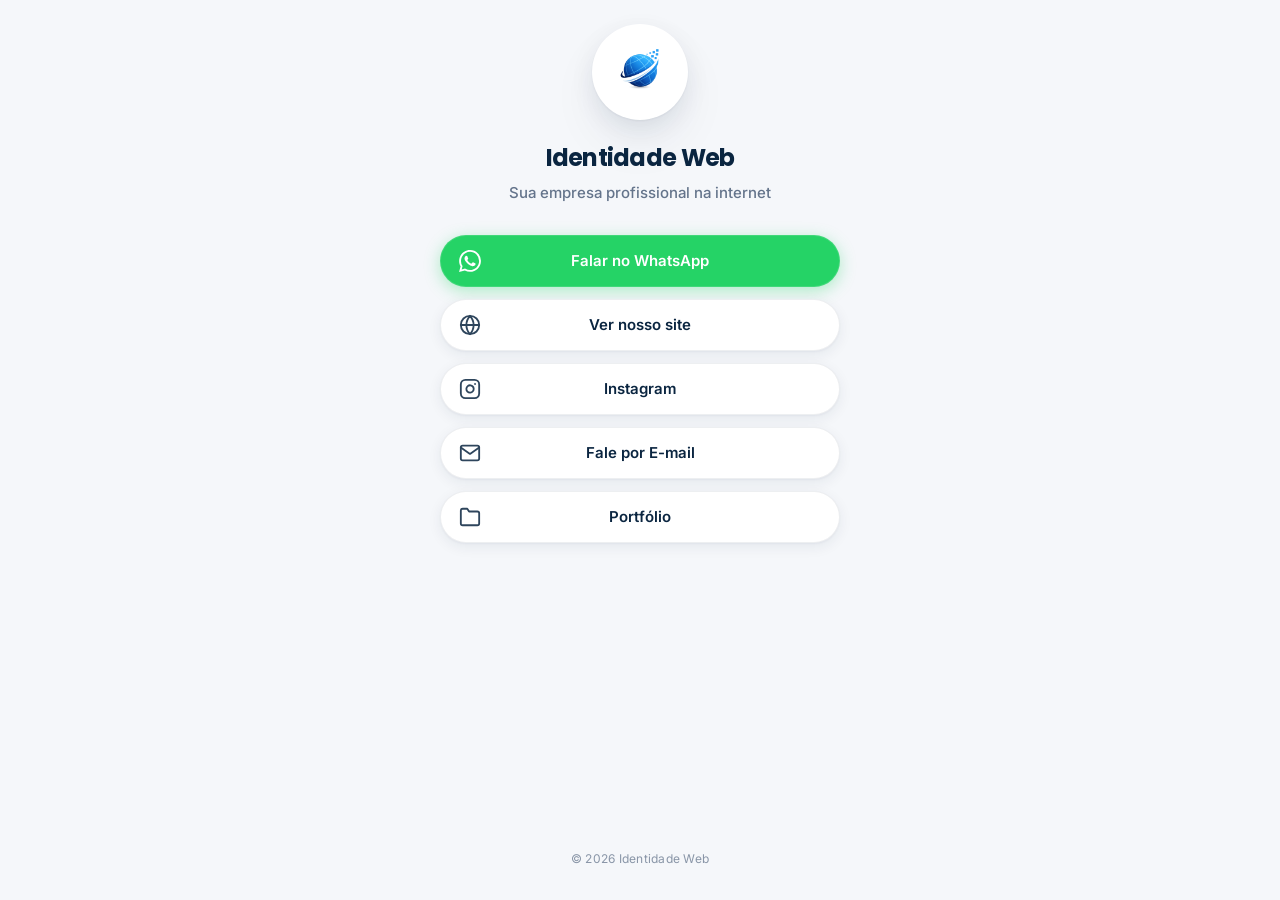
==== bio/index.html @ 9290d5dc "site de identidade web" ====
<!DOCTYPE html>
<html lang="pt-BR">
<head>
  <meta charset="UTF-8" />
  <meta name="viewport" content="width=device-width, initial-scale=1.0, viewport-fit=cover" />
  <meta name="description" content="Identidade Web — Sua empresa profissional na internet. Estrutura digital, site e presença no Google." />
  <meta name="theme-color" content="#F5F7FA" />
  <title>Identidade Web | Links</title>
  <link rel="preconnect" href="https://fonts.googleapis.com" />
  <link rel="preconnect" href="https://fonts.gstatic.com" crossorigin />
  <link href="https://fonts.googleapis.com/css2?family=Inter:wght@400;500;600&family=Poppins:wght@600;700&display=swap" rel="stylesheet" />
  <style>
    :root {
      --bg: #F5F7FA;
      --navy: #0A2540;
      --white: #FFFFFF;
      --muted: #64748B;
      --whatsapp: #25D366;
      --whatsapp-hover: #20BD5A;
      --whatsapp-shadow: rgba(37, 211, 102, 0.35);
      --card-border: rgba(10, 37, 64, 0.07);
      --shadow-sm: 0 1px 2px rgba(10, 37, 64, 0.04);
      --shadow-md: 0 4px 14px rgba(10, 37, 64, 0.07);
      --shadow-lg: 0 12px 40px rgba(10, 37, 64, 0.1);
      --radius-pill: 9999px;
      --ease-out: cubic-bezier(0.22, 1, 0.36, 1);
      --stagger: 0.06s;
    }

    *, *::before, *::after { box-sizing: border-box; margin: 0; padding: 0; }
    html { -webkit-tap-highlight-color: transparent; }
    body {
      font-family: 'Inter', system-ui, -apple-system, sans-serif;
      background: var(--bg);
      color: var(--navy);
      min-height: 100dvh;
      display: flex;
      flex-direction: column;
      align-items: center;
      padding: max(1.5rem, env(safe-area-inset-top)) 1.25rem max(2rem, env(safe-area-inset-bottom));
      line-height: 1.5;
      -webkit-font-smoothing: antialiased;
    }

    .wrap {
      width: 100%;
      max-width: 400px;
      flex: 1;
      display: flex;
      flex-direction: column;
      align-items: stretch;
    }

    /* Profile */
    .profile {
      text-align: center;
      margin-bottom: 2rem;
    }
    .avatar {
      width: 96px;
      height: 96px;
      margin: 0 auto 1.25rem;
      border-radius: 50%;
      background: var(--white);
      box-shadow:
        0 1px 2px rgba(10, 37, 64, 0.06),
        0 8px 24px rgba(10, 37, 64, 0.08),
        0 24px 48px rgba(10, 37, 64, 0.06);
      padding: 10px;
      display: flex;
      align-items: center;
      justify-content: center;
      overflow: hidden;
    }
    .avatar img {
      width: 100%;
      height: 100%;
      object-fit: contain;
      border-radius: 50%;
    }
    .name {
      font-family: 'Poppins', sans-serif;
      font-weight: 700;
      font-size: clamp(1.375rem, 4.5vw, 1.5rem);
      letter-spacing: -0.03em;
      color: var(--navy);
      margin-bottom: 0.35rem;
    }
    .tagline {
      font-size: 0.9375rem;
      font-weight: 500;
      color: var(--muted);
      max-width: 280px;
      margin: 0 auto;
      line-height: 1.45;
    }

    /* Links stack */
    .links {
      display: flex;
      flex-direction: column;
      gap: 0.75rem;
      flex: 1;
    }

    .link {
      display: grid;
      grid-template-columns: 2.75rem 1fr 2.75rem;
      align-items: center;
      min-height: 52px;
      padding: 0.85rem 1.15rem;
      font-family: 'Inter', sans-serif;
      font-size: 0.9375rem;
      font-weight: 600;
      text-decoration: none;
      border-radius: var(--radius-pill);
      border: 1px solid transparent;
      cursor: pointer;
      transition:
        transform 0.35s var(--ease-out),
        box-shadow 0.35s var(--ease-out),
        background 0.25s ease,
        border-color 0.25s ease,
        color 0.2s ease;
      position: relative;
      overflow: hidden;
    }
    .link::after {
      content: '';
      position: absolute;
      inset: 0;
      border-radius: inherit;
      background: linear-gradient(180deg, rgba(255,255,255,0.12) 0%, transparent 45%);
      opacity: 0;
      transition: opacity 0.3s ease;
      pointer-events: none;
    }
    .link:hover::after { opacity: 1; }

    .link:active {
      transform: scale(0.985);
      transition-duration: 0.1s;
    }

    .link--primary {
      background: var(--whatsapp);
      color: var(--white);
      box-shadow: 0 4px 16px var(--whatsapp-shadow);
      border-color: rgba(255, 255, 255, 0.12);
    }
    .link--primary:hover {
      background: var(--whatsapp-hover);
      transform: translateY(-2px);
      box-shadow: 0 8px 28px var(--whatsapp-shadow);
    }
    .link--primary .link-icon { color: var(--white); }

    .link--secondary {
      background: var(--white);
      color: var(--navy);
      border-color: var(--card-border);
      box-shadow: var(--shadow-sm), var(--shadow-md);
    }
    .link--secondary:hover {
      transform: translateY(-2px);
      box-shadow: var(--shadow-md), var(--shadow-lg);
      border-color: rgba(10, 37, 64, 0.1);
    }
    .link--secondary .link-icon {
      color: var(--navy);
      opacity: 0.85;
    }

    .link-icon {
      grid-column: 1;
      justify-self: start;
      align-self: center;
      width: 22px;
      height: 22px;
      display: flex;
      align-items: center;
      justify-content: flex-start;
    }
    .link-icon svg {
      width: 22px;
      height: 22px;
      display: block;
    }
    .link-label {
      grid-column: 2;
      text-align: center;
      justify-self: stretch;
      line-height: 1.25;
    }

    /* Entrance */
    .enter {
      opacity: 0;
      transform: translateY(14px);
      animation: enterUp 0.65s var(--ease-out) forwards;
    }
    @keyframes enterUp {
      to {
        opacity: 1;
        transform: translateY(0);
      }
    }
    .enter-1 { animation-delay: calc(var(--stagger) * 0); }
    .enter-2 { animation-delay: calc(var(--stagger) * 2); }
    .enter-3 { animation-delay: calc(var(--stagger) * 4); }
    .enter-4 { animation-delay: calc(var(--stagger) * 6); }
    .enter-5 { animation-delay: calc(var(--stagger) * 8); }
    .enter-6 { animation-delay: calc(var(--stagger) * 10); }
    .enter-7 { animation-delay: calc(var(--stagger) * 12); }
    .enter-8 { animation-delay: calc(var(--stagger) * 14); }
    .enter-9 { animation-delay: calc(var(--stagger) * 17); }

    @media (prefers-reduced-motion: reduce) {
      .enter {
        animation: none;
        opacity: 1;
        transform: none;
      }
      .link:hover { transform: none; }
      .link:active { transform: none; }
    }

    .footer {
      margin-top: auto;
      padding-top: 2.5rem;
      text-align: center;
    }
    .footer p {
      font-size: 0.75rem;
      color: rgba(100, 116, 139, 0.75);
      letter-spacing: 0.02em;
    }
  </style>
</head>
<body>
  <div class="wrap">
    <header class="profile">
      <div class="avatar enter enter-1">
        <img src="../assets/logo%20identidade%20web.png" alt="" width="76" height="76" decoding="async" />
      </div>
      <h1 class="name enter enter-2">Identidade Web</h1>
      <p class="tagline enter enter-3">Sua empresa profissional na internet</p>
    </header>

    <nav class="links" aria-label="Links principais">
      <a class="link link--primary enter enter-4" id="link-whatsapp" href="#" rel="noopener noreferrer">
        <span class="link-icon" aria-hidden="true">
          <svg viewBox="0 0 24 24" fill="currentColor"><path d="M17.472 14.382c-.297-.149-1.758-.867-2.03-.967-.273-.099-.471-.148-.67.15-.197.297-.767.966-.94 1.164-.173.199-.347.223-.644.075-.297-.15-1.255-.463-2.39-1.475-.883-.788-1.48-1.761-1.653-2.059-.173-.297-.018-.458.13-.606.134-.133.298-.347.446-.52.149-.174.198-.298.298-.497.099-.198.05-.371-.025-.52-.075-.149-.669-1.612-.916-2.207-.242-.579-.487-.5-.669-.51-.173-.008-.371-.01-.57-.01-.198 0-.52.074-.792.372-.272.297-1.04 1.016-1.04 2.479 0 1.462 1.065 2.875 1.213 3.074.149.198 2.096 3.2 5.077 4.487.709.306 1.262.489 1.694.625.712.227 1.36.195 1.871.118.571-.085 1.758-.719 2.006-1.413.248-.694.248-1.289.173-1.413-.074-.124-.272-.198-.57-.347m-5.421 7.403h-.004a9.87 9.87 0 01-5.031-1.378l-.361-.214-3.741.982.998-3.648-.235-.374a9.86 9.86 0 01-1.51-5.26c.001-5.45 4.436-9.884 9.888-9.884 2.64 0 5.122 1.03 6.988 2.898a9.825 9.825 0 012.893 6.994c-.003 5.45-4.435 9.884-9.881 9.884m8.413-18.297A11.815 11.815 0 0012.05 0C5.495 0 .16 5.335.157 11.892c0 2.096.547 4.142 1.588 5.945L.057 24l6.305-1.654a11.882 11.882 0 005.683 1.448h.005c6.554 0 11.89-5.335 11.893-11.893a11.821 11.821 0 00-3.48-8.413z"/></svg>
        </span>
        <span class="link-label">Falar no WhatsApp</span>
      </a>

      <a class="link link--secondary enter enter-5" href="../index.html" rel="noopener noreferrer">
        <span class="link-icon" aria-hidden="true">
          <svg viewBox="0 0 24 24" fill="none" stroke="currentColor" stroke-width="2" stroke-linecap="round" stroke-linejoin="round"><circle cx="12" cy="12" r="10"/><path d="M2 12h20M12 2a15.3 15.3 0 014 10 15.3 15.3 0 01-4 10 15.3 15.3 0 01-4-10 15.3 15.3 0 014-10z"/></svg>
        </span>
        <span class="link-label">Ver nosso site</span>
      </a>

      <a class="link link--secondary enter enter-6" id="link-instagram" href="#" target="_blank" rel="noopener noreferrer">
        <span class="link-icon" aria-hidden="true">
          <svg viewBox="0 0 24 24" fill="none" stroke="currentColor" stroke-width="2" stroke-linecap="round" stroke-linejoin="round"><rect x="2" y="2" width="20" height="20" rx="5" ry="5"/><path d="M16 11.37A4 4 0 1112.63 8 4 4 0 0116 11.37zM17.5 6.5h.01"/></svg>
        </span>
        <span class="link-label">Instagram</span>
      </a>

      <a class="link link--secondary enter enter-7" href="mailto:contato@identidadeweb.com.br?subject=Contato%20Identidade%20Web">
        <span class="link-icon" aria-hidden="true">
          <svg viewBox="0 0 24 24" fill="none" stroke="currentColor" stroke-width="2" stroke-linecap="round" stroke-linejoin="round"><path d="M4 4h16c1.1 0 2 .9 2 2v12c0 1.1-.9 2-2 2H4c-1.1 0-2-.9-2-2V6c0-1.1.9-2 2-2z"/><polyline points="22,6 12,13 2,6"/></svg>
        </span>
        <span class="link-label">Fale por E-mail</span>
      </a>

      <a class="link link--secondary enter enter-8" href="../index.html#servicos" rel="noopener noreferrer">
        <span class="link-icon" aria-hidden="true">
          <svg viewBox="0 0 24 24" fill="none" stroke="currentColor" stroke-width="2" stroke-linecap="round" stroke-linejoin="round"><path d="M22 19a2 2 0 01-2 2H4a2 2 0 01-2-2V5a2 2 0 012-2h5l2 3h9a2 2 0 012 2z"/></svg>
        </span>
        <span class="link-label">Portfólio</span>
      </a>
    </nav>

    <footer class="footer enter enter-9">
      <p>© 2026 Identidade Web</p>
    </footer>
  </div>

  <script>
    (function () {
      'use strict';
      /** Ajuste estes valores */
      var WHATSAPP_NUMBER = '5511999999999';
      var WHATSAPP_MESSAGE = 'Olá, quero minha estrutura digital com a Identidade Web';
      var INSTAGRAM_URL = 'https://www.instagram.com/';

      var wa = document.getElementById('link-whatsapp');
      if (wa) {
        wa.href = 'https://wa.me/' + WHATSAPP_NUMBER + '?text=' + encodeURIComponent(WHATSAPP_MESSAGE);
        wa.setAttribute('target', '_blank');
      }
      var ig = document.getElementById('link-instagram');
      if (ig && INSTAGRAM_URL && INSTAGRAM_URL !== '#') {
        ig.href = INSTAGRAM_URL;
      }
    })();
  </script>
</body>
</html>
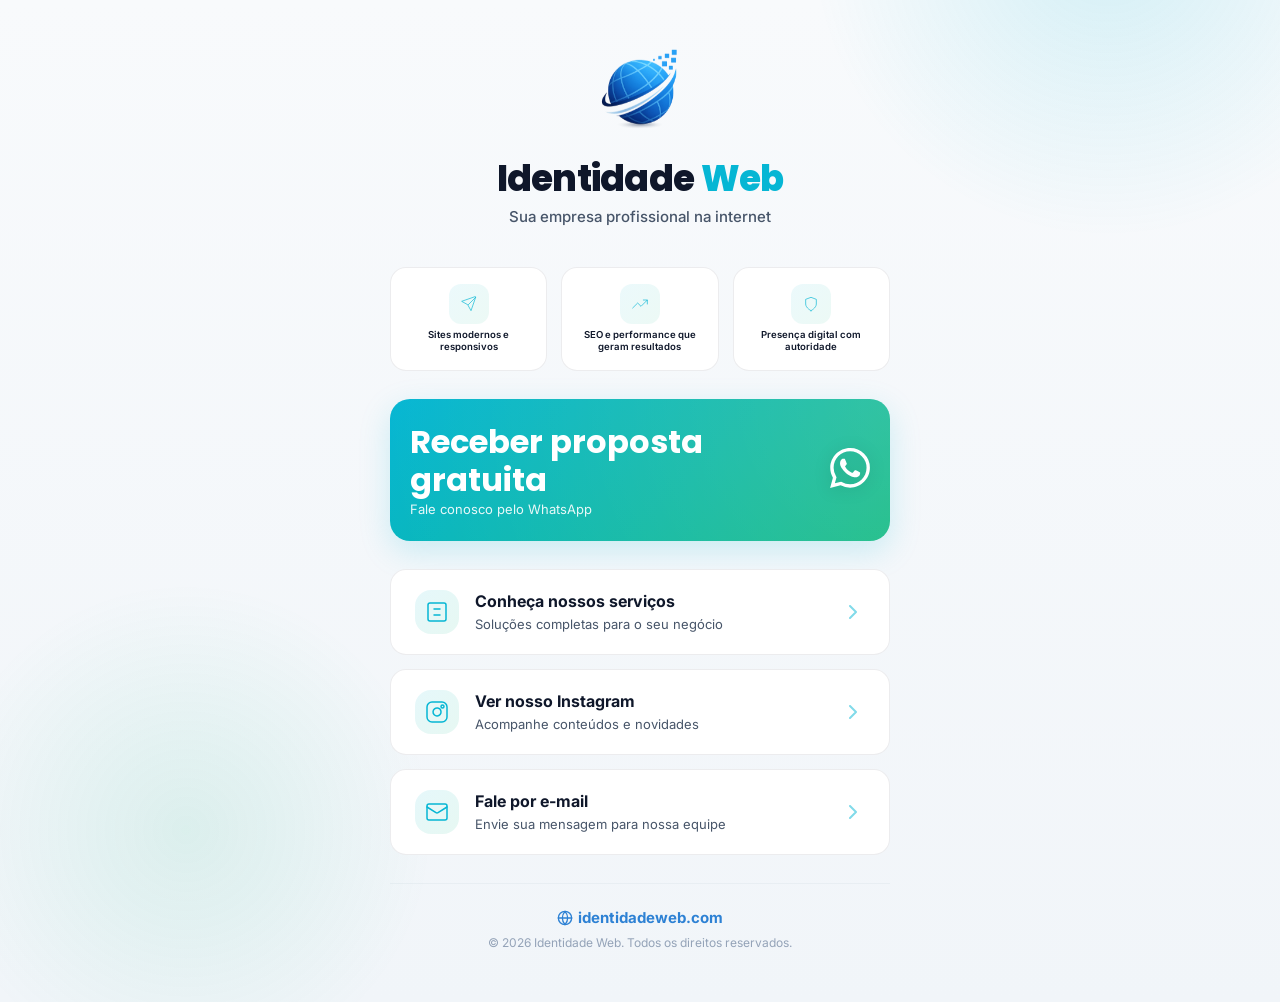
==== commit 32f55946: "ajuste de bio pagina" ====
--- a/bio/index.html
+++ b/bio/index.html
@@ -3,309 +3,924 @@
 <head>
   <meta charset="UTF-8" />
   <meta name="viewport" content="width=device-width, initial-scale=1.0, viewport-fit=cover" />
-  <meta name="description" content="Identidade Web — Sua empresa profissional na internet. Estrutura digital, site e presença no Google." />
-  <meta name="theme-color" content="#F5F7FA" />
-  <title>Identidade Web | Links</title>
+  <meta name="robots" content="index, follow" />
+  <link rel="canonical" href="https://identidadeweb.com/bio/" />
+  <meta name="description" content="Identidade Web — Criação de sites profissionais, presença digital e estrutura para empresas. Resultados comprovados em conversão e SEO. Fale conosco pelo WhatsApp." />
+  <meta name="theme-color" content="#0F172A" />
+  <meta property="og:title" content="Identidade Web | Presença Digital Profissional" />
+  <meta property="og:description" content="Transforme seu negócio com sites modernos e estratégia digital. Fale com nossos especialistas pelo WhatsApp." />
+  <meta property="og:url" content="https://identidadeweb.com/bio/" />
+  <meta property="og:type" content="website" />
+  <title>Identidade Web | Presença Digital Profissional</title>
   <link rel="preconnect" href="https://fonts.googleapis.com" />
   <link rel="preconnect" href="https://fonts.gstatic.com" crossorigin />
-  <link href="https://fonts.googleapis.com/css2?family=Inter:wght@400;500;600&family=Poppins:wght@600;700&display=swap" rel="stylesheet" />
+  <link href="https://fonts.googleapis.com/css2?family=Inter:wght@400;500;600;700&family=Poppins:wght@600;700;800&display=swap" rel="stylesheet" />
   <style>
     :root {
-      --bg: #F5F7FA;
-      --navy: #0A2540;
+      --bg-dark: #0F172A;
+      --bg-darker: #0B1117;
+      --bg-light: #F8FAFC;
+      --primary: #06B6D4;
+      --primary-dark: #0891B2;
+      --accent: #10B981;
+      --accent-dark: #059669;
       --white: #FFFFFF;
-      --muted: #64748B;
-      --whatsapp: #25D366;
-      --whatsapp-hover: #20BD5A;
-      --whatsapp-shadow: rgba(37, 211, 102, 0.35);
-      --card-border: rgba(10, 37, 64, 0.07);
-      --shadow-sm: 0 1px 2px rgba(10, 37, 64, 0.04);
-      --shadow-md: 0 4px 14px rgba(10, 37, 64, 0.07);
-      --shadow-lg: 0 12px 40px rgba(10, 37, 64, 0.1);
-      --radius-pill: 9999px;
+      --text-primary: #0F172A;
+      --text-secondary: #475569;
+      --text-tertiary: #94A3B8;
+      --border: rgba(15, 23, 42, 0.08);
+      --shadow-sm: 0 1px 2px rgba(15, 23, 42, 0.05);
+      --shadow-md: 0 4px 12px rgba(15, 23, 42, 0.08);
+      --shadow-lg: 0 12px 32px rgba(15, 23, 42, 0.12);
+      --shadow-xl: 0 20px 48px rgba(15, 23, 42, 0.15);
+      --gradient-primary: linear-gradient(135deg, #06B6D4 0%, #10B981 100%);
+      --gradient-primary-hover: linear-gradient(135deg, #0891B2 0%, #059669 100%);
+      --radius-sm: 8px;
+      --radius-md: 12px;
+      --radius-lg: 16px;
+      --radius-xl: 20px;
+      --ease-smooth: cubic-bezier(0.34, 1.56, 0.64, 1);
       --ease-out: cubic-bezier(0.22, 1, 0.36, 1);
-      --stagger: 0.06s;
-    }
-
-    *, *::before, *::after { box-sizing: border-box; margin: 0; padding: 0; }
-    html { -webkit-tap-highlight-color: transparent; }
+      --ease-in-out: cubic-bezier(0.4, 0, 0.2, 1);
+    }
+
+    *, *::before, *::after {
+      box-sizing: border-box;
+      margin: 0;
+      padding: 0;
+    }
+
+    html {
+      scroll-behavior: smooth;
+      -webkit-tap-highlight-color: transparent;
+    }
+
     body {
       font-family: 'Inter', system-ui, -apple-system, sans-serif;
-      background: var(--bg);
-      color: var(--navy);
+      background: linear-gradient(180deg, var(--bg-light) 0%, #F1F5F9 100%);
+      color: var(--text-primary);
       min-height: 100dvh;
+      overflow-x: hidden;
+      -webkit-font-smoothing: antialiased;
+      display: flex;
+      justify-content: center;
+      -moz-osx-font-smoothing: grayscale;
+    }
+
+    /* Decorative elements */
+    body::before {
+      content: '';
+      position: fixed;
+      top: -40%;
+      right: -10%;
+      width: 600px;
+      height: 600px;
+      background: radial-gradient(circle, rgba(6, 182, 212, 0.15) 0%, transparent 70%);
+      border-radius: 50%;
+      z-index: 0;
+      animation: float 6s ease-in-out infinite;
+    }
+
+    body::after {
+      content: '';
+      position: fixed;
+      bottom: -20%;
+      left: -5%;
+      width: 500px;
+      height: 500px;
+      background: radial-gradient(circle, rgba(16, 185, 129, 0.1) 0%, transparent 70%);
+      border-radius: 50%;
+      z-index: 0;
+      animation: float 8s ease-in-out infinite reverse;
+    }
+
+    @keyframes float {
+      0%, 100% { transform: translateY(0px); }
+      50% { transform: translateY(30px); }
+    }
+
+    .container {
+      position: relative;
+      z-index: 1;
+      width: 100%;
+      max-width: 540px;
+      margin: 0 auto;
+      padding: 2.5rem 1.25rem;
       display: flex;
       flex-direction: column;
-      align-items: center;
-      padding: max(1.5rem, env(safe-area-inset-top)) 1.25rem max(2rem, env(safe-area-inset-bottom));
-      line-height: 1.5;
-      -webkit-font-smoothing: antialiased;
-    }
-
-    .wrap {
-      width: 100%;
-      max-width: 400px;
-      flex: 1;
-      display: flex;
-      flex-direction: column;
-      align-items: stretch;
-    }
-
-    /* Profile */
-    .profile {
+      gap: 1.75rem;
+    }
+
+    /* ===== HERO ===== */
+    .hero {
       text-align: center;
-      margin-bottom: 2rem;
-    }
-    .avatar {
-      width: 96px;
-      height: 96px;
+      padding: 0.75rem 0;
+    }
+
+    .hero-logo {
+      width: 85px;
+      height: 85px;
       margin: 0 auto 1.25rem;
-      border-radius: 50%;
-      background: var(--white);
-      box-shadow:
-        0 1px 2px rgba(10, 37, 64, 0.06),
-        0 8px 24px rgba(10, 37, 64, 0.08),
-        0 24px 48px rgba(10, 37, 64, 0.06);
-      padding: 10px;
+      position: relative;
       display: flex;
       align-items: center;
       justify-content: center;
-      overflow: hidden;
-    }
-    .avatar img {
+    }
+
+    .logo-circle {
+      display: none;
+    }
+
+    .logo-image {
+      position: relative;
+      z-index: 2;
+      width: 85px;
+      height: 85px;
+      background: transparent;
+      border-radius: 50%;
+      display: flex;
+      align-items: center;
+      justify-content: center;
+      animation: slideDown 0.8s var(--ease-out) forwards;
+      opacity: 0;
+    }
+
+    @keyframes slideDown {
+      from {
+        opacity: 0;
+        transform: translateY(-20px);
+      }
+      to {
+        opacity: 1;
+        transform: translateY(0);
+      }
+    }
+
+    .logo-image svg {
       width: 100%;
       height: 100%;
       object-fit: contain;
-      border-radius: 50%;
-    }
-    .name {
+    }
+
+    .hero-title {
       font-family: 'Poppins', sans-serif;
-      font-weight: 700;
-      font-size: clamp(1.375rem, 4.5vw, 1.5rem);
-      letter-spacing: -0.03em;
-      color: var(--navy);
+      font-size: clamp(1.75rem, 5.5vw, 2.25rem);
+      font-weight: 800;
+      letter-spacing: -0.02em;
+      color: var(--text-primary);
+      line-height: 1.2;
       margin-bottom: 0.35rem;
-    }
-    .tagline {
-      font-size: 0.9375rem;
+      animation: slideUp 0.8s var(--ease-out) 0.1s forwards;
+      opacity: 0;
+    }
+
+    .hero-title .highlight {
+      color: var(--primary);
+    }
+
+    .hero-subtitle {
+      font-size: clamp(0.875rem, 3.5vw, 0.9375rem);
       font-weight: 500;
-      color: var(--muted);
-      max-width: 280px;
-      margin: 0 auto;
-      line-height: 1.45;
-    }
-
-    /* Links stack */
-    .links {
+      color: var(--text-secondary);
+      line-height: 1.4;
+      margin-bottom: 0rem;
+      animation: slideUp 0.8s var(--ease-out) 0.2s forwards;
+      opacity: 0;
+    }
+
+    @keyframes slideUp {
+      from {
+        opacity: 0;
+        transform: translateY(20px);
+      }
+      to {
+        opacity: 1;
+        transform: translateY(0);
+      }
+    }
+
+    /* ===== BENEFITS ===== */
+    .benefits {
+      display: grid;
+      grid-template-columns: repeat(3, 1fr);
+      gap: 0.875rem;
+      animation: slideUp 0.8s var(--ease-out) 0.3s forwards;
+      opacity: 0;
+    }
+
+    .benefit-card {
+      background: var(--white);
+      border: 1px solid var(--border);
+      border-radius: var(--radius-lg);
+      padding: 1rem 0.8rem;
+      text-align: center;
+      transition: all 0.3s var(--ease-in-out);
+      cursor: default;
       display: flex;
       flex-direction: column;
-      gap: 0.75rem;
-      flex: 1;
-    }
-
-    .link {
-      display: grid;
-      grid-template-columns: 2.75rem 1fr 2.75rem;
       align-items: center;
-      min-height: 52px;
-      padding: 0.85rem 1.15rem;
-      font-family: 'Inter', sans-serif;
-      font-size: 0.9375rem;
+      gap: 0.3rem;
+    }
+
+    .benefit-card:hover {
+      transform: translateY(-4px);
+      box-shadow: var(--shadow-md);
+      border-color: rgba(6, 182, 212, 0.3);
+    }
+
+    .benefit-icon {
+      width: 40px;
+      height: 40px;
+      background: linear-gradient(135deg, rgba(6, 182, 212, 0.08), rgba(16, 185, 129, 0.08));
+      border-radius: var(--radius-md);
+      display: flex;
+      align-items: center;
+      justify-content: center;
+      color: var(--primary);
+    }
+
+    .benefit-icon svg {
+      width: 16px;
+      height: 16px;
+      stroke-width: 1;
+    }
+
+    .benefit-label {
+      font-size: 0.6rem;
       font-weight: 600;
-      text-decoration: none;
-      border-radius: var(--radius-pill);
-      border: 1px solid transparent;
-      cursor: pointer;
-      transition:
-        transform 0.35s var(--ease-out),
-        box-shadow 0.35s var(--ease-out),
-        background 0.25s ease,
-        border-color 0.25s ease,
-        color 0.2s ease;
+      color: var(--text-primary);
+      line-height: 1.3;
+    }
+
+    /* ===== CTA PRINCIPAL ===== */
+    .cta-primary-section {
+      background: var(--gradient-primary);
+      border-radius: var(--radius-xl);
+      padding: 1.5rem 1.25rem;
+      display: flex;
+      align-items: center;
+      justify-content: space-between;
+      gap: 1.125rem;
+      box-shadow: 0 10px 32px rgba(6, 182, 212, 0.18);
       position: relative;
       overflow: hidden;
-    }
-    .link::after {
+      animation: slideUp 0.8s var(--ease-out) 0.4s forwards;
+      opacity: 0;
+      cursor: pointer;
+      transition: all 0.3s var(--ease-in-out);
+    }
+
+    .cta-primary-section:hover {
+      transform: translateY(-3px);
+      box-shadow: 0 14px 40px rgba(6, 182, 212, 0.22);
+    }
+
+    .cta-primary-section::before {
       content: '';
       position: absolute;
       inset: 0;
-      border-radius: inherit;
-      background: linear-gradient(180deg, rgba(255,255,255,0.12) 0%, transparent 45%);
+      background: radial-gradient(circle at top right, rgba(255, 255, 255, 0.15), transparent);
+      pointer-events: none;
+    }
+
+    .cta-primary-title {
+      font-family: 'Poppins', sans-serif;
+      font-size: 2rem;
+      font-weight: 700;
+      color: var(--white);
+      margin-bottom: 0.125rem;
+      line-height: 1.2;
+    }
+
+    .cta-primary-subtitle {
+      font-size: 0.8125rem;
+      color: rgba(255, 255, 255, 0.9);
+      margin: 0;
+    }
+
+    .cta-icon-wrapper svg {
+      width: 40px;
+      height: 40px;
+      color: var(--white);
+      filter: drop-shadow(0 2px 8px rgba(0, 0, 0, 0.15));
+    }
+
+    .btn-primary {
+      display: none;
+    }
+
+    /* ===== ACTION CARDS ===== */
+    .actions {
+      display: flex;
+      flex-direction: column;
+      gap: 0.875rem;
+      animation: slideUp 0.8s var(--ease-out) 0.5s forwards;
       opacity: 0;
-      transition: opacity 0.3s ease;
-      pointer-events: none;
-    }
-    .link:hover::after { opacity: 1; }
-
-    .link:active {
-      transform: scale(0.985);
-      transition-duration: 0.1s;
-    }
-
-    .link--primary {
-      background: var(--whatsapp);
-      color: var(--white);
-      box-shadow: 0 4px 16px var(--whatsapp-shadow);
-      border-color: rgba(255, 255, 255, 0.12);
-    }
-    .link--primary:hover {
-      background: var(--whatsapp-hover);
-      transform: translateY(-2px);
-      box-shadow: 0 8px 28px var(--whatsapp-shadow);
-    }
-    .link--primary .link-icon { color: var(--white); }
-
-    .link--secondary {
+    }
+
+    .action-card {
+      display: flex;
+      align-items: center;
+      justify-content: space-between;
       background: var(--white);
-      color: var(--navy);
-      border-color: var(--card-border);
-      box-shadow: var(--shadow-sm), var(--shadow-md);
-    }
-    .link--secondary:hover {
-      transform: translateY(-2px);
-      box-shadow: var(--shadow-md), var(--shadow-lg);
-      border-color: rgba(10, 37, 64, 0.1);
-    }
-    .link--secondary .link-icon {
-      color: var(--navy);
-      opacity: 0.85;
-    }
-
-    .link-icon {
-      grid-column: 1;
-      justify-self: start;
-      align-self: center;
-      width: 22px;
-      height: 22px;
+      border: 1px solid var(--border);
+      border-radius: var(--radius-lg);
+      padding: 1.25rem 1.5rem;
+      text-decoration: none;
+      color: var(--text-primary);
+      transition: all 0.3s var(--ease-in-out);
+      cursor: pointer;
+      overflow: hidden;
+      position: relative;
+    }
+
+    .action-card::before {
+      content: '';
+      position: absolute;
+      inset: 0;
+      background: linear-gradient(90deg, transparent, rgba(6, 182, 212, 0.08), transparent);
+      transform: translateX(-100%);
+      transition: transform 0.6s var(--ease-in-out);
+    }
+
+    .action-card:hover::before {
+      transform: translateX(100%);
+    }
+
+    .action-card:hover {
+      border-color: rgba(6, 182, 212, 0.4);
+      box-shadow: var(--shadow-lg);
+      background: linear-gradient(135deg, rgba(6, 182, 212, 0.02), rgba(16, 185, 129, 0.02));
+    }
+
+    .action-content {
       display: flex;
       align-items: center;
-      justify-content: flex-start;
-    }
-    .link-icon svg {
-      width: 22px;
-      height: 22px;
+      gap: 1rem;
+      flex: 1;
+      min-width: 0;
+    }
+
+    .action-icon {
+      width: 44px;
+      height: 44px;
+      min-flex: 0;
+      background: linear-gradient(135deg, rgba(6, 182, 212, 0.1), rgba(16, 185, 129, 0.1));
+      border-radius: var(--radius-lg);
+      display: flex;
+      align-items: center;
+      justify-content: center;
+      color: var(--primary);
+      transition: all 0.3s var(--ease-in-out);
+    }
+
+    .action-icon svg {
+      width: 24px;
+      height: 24px;
+      stroke-width: 1.5;
+    }
+
+    .action-card:hover .action-icon {
+      background: linear-gradient(135deg, rgba(6, 182, 212, 0.2), rgba(16, 185, 129, 0.2));
+      transform: scale(1.05);
+    }
+
+    .action-info {
+      flex: 1;
+      min-width: 0;
+    }
+
+    .action-label {
       display: block;
-    }
-    .link-label {
-      grid-column: 2;
+      font-weight: 700;
+      color: var(--text-primary);
+      font-size: 1rem;
+      line-height: 1.3;
+      margin-bottom: 0.25rem;
+    }
+
+    .action-description {
+      display: block;
+      font-size: 0.8125rem;
+      color: var(--text-secondary);
+      line-height: 1.3;
+    }
+
+    .action-arrow {
+      width: 24px;
+      height: 24px;
+      color: var(--primary);
+      opacity: 0.5;
+      transition: all 0.3s var(--ease-in-out);
+      flex-shrink: 0;
+    }
+
+    .action-card:hover .action-arrow {
+      opacity: 1;
+      transform: translateX(6px);
+    }
+
+    /* ===== PROOF SECTION ===== */
+    .proof-section {
+      background: linear-gradient(135deg, rgba(6, 182, 212, 0.05) 0%, rgba(16, 185, 129, 0.05) 100%);
+      border: 1px solid rgba(6, 182, 212, 0.1);
+      border-radius: var(--radius-lg);
+      padding: 1.5rem 1.25rem;
       text-align: center;
-      justify-self: stretch;
-      line-height: 1.25;
-    }
-
-    /* Entrance */
-    .enter {
+      animation: slideUp 0.8s var(--ease-out) 0.6s forwards;
       opacity: 0;
-      transform: translateY(14px);
-      animation: enterUp 0.65s var(--ease-out) forwards;
-    }
-    @keyframes enterUp {
-      to {
-        opacity: 1;
-        transform: translateY(0);
-      }
-    }
-    .enter-1 { animation-delay: calc(var(--stagger) * 0); }
-    .enter-2 { animation-delay: calc(var(--stagger) * 2); }
-    .enter-3 { animation-delay: calc(var(--stagger) * 4); }
-    .enter-4 { animation-delay: calc(var(--stagger) * 6); }
-    .enter-5 { animation-delay: calc(var(--stagger) * 8); }
-    .enter-6 { animation-delay: calc(var(--stagger) * 10); }
-    .enter-7 { animation-delay: calc(var(--stagger) * 12); }
-    .enter-8 { animation-delay: calc(var(--stagger) * 14); }
-    .enter-9 { animation-delay: calc(var(--stagger) * 17); }
-
+      display: flex;
+      flex-direction: column;
+      justify-content: center;
+      width: 70%;
+      margin-left: 25%;
+    }
+
+    .proof-icon {
+      width: 40px;
+      height: 40px;
+      margin: 0 auto 0.75rem;
+      background: var(--gradient-primary);
+      border-radius: var(--radius-lg);
+      display: flex;
+      align-items: center;
+      justify-content: center;
+      color: white;
+      font-size: 1rem;
+    }
+
+    .proof-title {
+      font-family: 'Poppins', sans-serif;
+      font-size: 1rem;
+      font-weight: 100;
+      color: var(--text-primary);
+      margin-bottom: 0.375rem;
+    }
+
+    .proof-title .highlight {
+      color: var(--accent);
+    }
+
+    .proof-text {
+      font-size: 0.875rem;
+      color: var(--text-secondary);
+      line-height: 1.4;
+    }
+
+    /* ===== FOOTER ===== */
+    .footer {
+      text-align: center;
+      padding: 1.5rem 0 0.75rem;
+      border-top: 1px solid var(--border);
+      animation: slideUp 0.8s var(--ease-out) 0.7s forwards;
+      opacity: 0;
+    }
+
+    .footer-domain {
+      display: flex;
+      align-items: center;
+      justify-content: center;
+      gap: 0.35rem;
+      font-weight: 700;
+      color: var(--primary);
+      font-size: 0.9375rem;
+      margin-bottom: 0.5rem;
+    }
+
+    .footer-domain svg {
+      width: 16px;
+      height: 16px;
+    }
+
+    .footer-copyright {
+      font-size: 0.75rem;
+      color: var(--text-tertiary);
+    }
+
+    /* ===== RESPONSIVE ===== */
+    @media (max-width: 768px) {
+      .benefits {
+        grid-template-columns: repeat(3, 1fr);
+        gap: 1rem;
+      }
+
+      .cta-primary-section {
+        flex-direction: line;
+        text-align: center;
+        padding: 1rem 1.1rem;
+      }
+
+      .cta-primary-content {
+        text-align: center;
+      }
+    }
+
+    @media (max-width: 640px) {
+      .container {
+        padding: 1.75rem 0.75rem;
+        gap: 1.375rem;
+      }
+
+      .hero-logo {
+        width: 75px;
+        height: 75px;
+        margin: 0 auto 1rem;
+      }
+
+      .logo-image {
+        width: 75px;
+        height: 75px;
+      }
+
+      .hero-title {
+        font-size: clamp(1.5rem, 5vw, 2rem);
+        margin-bottom: 0.25rem;
+      }
+
+      .hero-subtitle {
+        font-size: clamp(0.8125rem, 3vw, 0.875rem);
+      }
+
+      .benefits {
+       grid-template-columns: repeat(3, 1fr);
+        gap: 0.4rem;
+      }
+
+      .benefit-card {
+        padding: 1rem 0.7rem;
+        gap: 0.2rem;
+      }
+
+      .benefit-icon {
+        width: 28px;
+        height: 28px;
+      }
+
+      .benefit-icon svg {
+        width: 16px;
+        height: 16px;
+      }
+
+      .benefit-label {
+        font-size: 0.5rem;
+      }
+
+      .cta-primary-section {
+        padding: 1.1rem 1rem;
+        gap: 0.7rem;
+      }
+
+      .cta-primary-content {
+        text-align: left;
+      }
+
+      .cta-primary-title {
+        font-size: 0.85rem;
+      }
+
+      .cta-primary-subtitle {
+        font-size: 0.7rem;
+      }
+
+      .cta-icon-wrapper svg {
+        width: 36px;
+        height: 36px;
+      }
+
+      .action-card {
+        padding: 0.8rem 1rem;
+      }
+
+      .action-content {
+        gap: 0.7rem;
+      }
+
+      .action-icon {
+        width: 30px;
+        height: 30px;
+      }
+
+      .action-icon svg {
+        width: 22px;
+        height: 22px;
+      }
+
+      .action-label {
+        font-size: 0.7rem;
+        margin-bottom: 0.1rem;
+      }
+
+      .action-description {
+        font-size: 0.75rem;
+      }
+
+      .action-arrow {
+        width: 20px;
+        height: 20px;
+      }
+
+      .proof-section {
+        
+        display: flex;
+        justify-content: center;
+        padding: 1.25rem 1rem;
+        width: 70%;
+        margin-left: 15%;
+        height: auto;
+      }
+
+      .proof-icon {
+        width: 16px;
+        height: 16px;
+        margin: 0 auto 0.5rem;
+        font-size: 1.25rem;
+      }
+
+      .proof-title {
+        font-size: 0.4rem;
+        margin-bottom: 0.2rem;
+      }
+
+      .proof-text {
+        font-size: 0.4rem;
+        line-height: 1;
+      }
+
+      .footer {
+        padding: 1.25rem 0 0.5rem;
+      }
+
+      .footer-domain {
+        font-size: 0.6rem;
+        margin-bottom: 0.375rem;
+        gap: 0.25rem;
+      }
+
+      .footer-domain svg {
+        width: 14px;
+        height: 14px;
+      }
+
+      .footer-copyright {
+        font-size: 0.5rem;
+      }
+    }
+
+    /* ===== ACCESSIBILITY ===== */
     @media (prefers-reduced-motion: reduce) {
-      .enter {
+      * {
+        animation-duration: 0.01ms !important;
+        animation-iteration-count: 1 !important;
+        transition-duration: 0.01ms !important;
+      }
+
+      .logo-image,
+      .hero-title,
+      .hero-subtitle,
+      .benefits,
+      .cta-primary-section,
+      .actions,
+      .proof-section,
+      .footer {
         animation: none;
         opacity: 1;
-        transform: none;
-      }
-      .link:hover { transform: none; }
-      .link:active { transform: none; }
-    }
-
-    .footer {
-      margin-top: auto;
-      padding-top: 2.5rem;
-      text-align: center;
-    }
-    .footer p {
-      font-size: 0.75rem;
-      color: rgba(100, 116, 139, 0.75);
-      letter-spacing: 0.02em;
-    }
+      }
+    }
+
+   
+
+      .footer {
+        border-top-color: rgba(148, 163, 184, 0.1);
+      }
+
+      .footer-domain {
+        color: #2d81d4;
+      }
+
+      .footer-copyright {
+        color: #94A3B8;
+      }
+    
   </style>
 </head>
 <body>
-  <div class="wrap">
-    <header class="profile">
-      <div class="avatar enter enter-1">
-        <img src="../assets/logo%20identidade%20web.png" alt="" width="76" height="76" decoding="async" />
+  <div class="container">
+    <!-- HERO SECTION -->
+    <section class="hero">
+      <div class="hero-logo">
+        <div class="logo-image">
+          <img src="../assets/logo identidade web.png" alt="Identidade Web" style="width: 150px; height: 150px;" />
+        </div>
       </div>
-      <h1 class="name enter enter-2">Identidade Web</h1>
-      <p class="tagline enter enter-3">Sua empresa profissional na internet</p>
-    </header>
-
-    <nav class="links" aria-label="Links principais">
-      <a class="link link--primary enter enter-4" id="link-whatsapp" href="#" rel="noopener noreferrer">
-        <span class="link-icon" aria-hidden="true">
-          <svg viewBox="0 0 24 24" fill="currentColor"><path d="M17.472 14.382c-.297-.149-1.758-.867-2.03-.967-.273-.099-.471-.148-.67.15-.197.297-.767.966-.94 1.164-.173.199-.347.223-.644.075-.297-.15-1.255-.463-2.39-1.475-.883-.788-1.48-1.761-1.653-2.059-.173-.297-.018-.458.13-.606.134-.133.298-.347.446-.52.149-.174.198-.298.298-.497.099-.198.05-.371-.025-.52-.075-.149-.669-1.612-.916-2.207-.242-.579-.487-.5-.669-.51-.173-.008-.371-.01-.57-.01-.198 0-.52.074-.792.372-.272.297-1.04 1.016-1.04 2.479 0 1.462 1.065 2.875 1.213 3.074.149.198 2.096 3.2 5.077 4.487.709.306 1.262.489 1.694.625.712.227 1.36.195 1.871.118.571-.085 1.758-.719 2.006-1.413.248-.694.248-1.289.173-1.413-.074-.124-.272-.198-.57-.347m-5.421 7.403h-.004a9.87 9.87 0 01-5.031-1.378l-.361-.214-3.741.982.998-3.648-.235-.374a9.86 9.86 0 01-1.51-5.26c.001-5.45 4.436-9.884 9.888-9.884 2.64 0 5.122 1.03 6.988 2.898a9.825 9.825 0 012.893 6.994c-.003 5.45-4.435 9.884-9.881 9.884m8.413-18.297A11.815 11.815 0 0012.05 0C5.495 0 .16 5.335.157 11.892c0 2.096.547 4.142 1.588 5.945L.057 24l6.305-1.654a11.882 11.882 0 005.683 1.448h.005c6.554 0 11.89-5.335 11.893-11.893a11.821 11.821 0 00-3.48-8.413z"/></svg>
-        </span>
-        <span class="link-label">Falar no WhatsApp</span>
+      <h1 class="hero-title">Identidade <span class="highlight">Web</span></h1>
+      <p class="hero-subtitle">Sua empresa profissional na internet</p>
+    </section>
+
+    <!-- BENEFITS SECTION -->
+    <section class="benefits">
+      <div class="benefit-card">
+        <div class="benefit-icon">
+          <svg viewBox="0 0 24 24" fill="none" stroke="currentColor" stroke-width="1.5" stroke-linecap="round" stroke-linejoin="round">
+            <path d="M22 2L11 13M22 2l-7 20-5-9-9-5 20-7z"/>
+          </svg>
+        </div>
+        <span class="benefit-label">Sites modernos e responsivos</span>
+      </div>
+      <div class="benefit-card">
+        <div class="benefit-icon">
+          <svg viewBox="0 0 24 24" fill="none" stroke="currentColor" stroke-width="1.5" stroke-linecap="round" stroke-linejoin="round">
+            <polyline points="23 6 13.5 15.5 8.5 10.5 1 18"></polyline>
+            <polyline points="17 6 23 6 23 12"></polyline>
+          </svg>
+        </div>
+        <span class="benefit-label">SEO e performance que geram resultados</span>
+      </div>
+      <div class="benefit-card">
+        <div class="benefit-icon">
+          <svg viewBox="0 0 24 24" fill="none" stroke="currentColor" stroke-width="1.5" stroke-linecap="round" stroke-linejoin="round">
+            <path d="M12 22s8-4 8-10V5l-8-3-8 3v7c0 6 8 10 8 10z"/>
+          </svg>
+        </div>
+        <span class="benefit-label">Presença digital com autoridade</span>
+      </div>
+    </section>
+
+    <!-- PRIMARY CTA -->
+    <section class="cta-primary-section" id="cta-whatsapp">
+      <div class="cta-primary-content">
+        <h2 class="cta-primary-title">Receber proposta gratuita</h2>
+        <p class="cta-primary-subtitle">Fale conosco pelo WhatsApp</p>
+      </div>
+      <div class="cta-icon-wrapper">
+        <svg viewBox="0 0 24 24" fill="currentColor">
+          <path d="M17.472 14.382c-.297-.149-1.758-.867-2.03-.967-.273-.099-.471-.148-.67.15-.197.297-.767.966-.94 1.164-.173.199-.347.223-.644.075-.297-.15-1.255-.463-2.39-1.475-.883-.788-1.48-1.761-1.653-2.059-.173-.297-.018-.458.13-.606.134-.133.298-.347.446-.52.149-.174.198-.298.298-.497.099-.198.05-.371-.025-.52-.075-.149-.669-1.612-.916-2.207-.242-.579-.487-.5-.669-.51-.173-.008-.371-.01-.57-.01-.198 0-.52.074-.792.372-.272.297-1.04 1.016-1.04 2.479 0 1.462 1.065 2.875 1.213 3.074.149.198 2.096 3.2 5.077 4.487.709.306 1.262.489 1.694.625.712.227 1.36.195 1.871.118.571-.085 1.758-.719 2.006-1.413.248-.694.248-1.289.173-1.413-.074-.124-.272-.198-.57-.347m-5.421 7.403h-.004a9.87 9.87 0 01-5.031-1.378l-.361-.214-3.741.982.998-3.648-.235-.374a9.86 9.86 0 01-1.51-5.26c.001-5.45 4.436-9.884 9.888-9.884 2.64 0 5.122 1.03 6.988 2.898a9.825 9.825 0 012.893 6.994c-.003 5.45-4.435 9.884-9.881 9.884m8.413-18.297A11.815 11.815 0 0012.05 0C5.495 0 .16 5.335.157 11.892c0 2.096.547 4.142 1.588 5.945L.057 24l6.305-1.654a11.882 11.882 0 005.683 1.448h.005c6.554 0 11.89-5.335 11.893-11.893a11.821 11.821 0 00-3.48-8.413z"/>
+        </svg>
+      </div>
+    </section>
+
+    <!-- ACTION CARDS -->
+    <section class="actions">
+      <a href="../index.html" class="action-card">
+        <div class="action-content">
+          <div class="action-icon">
+            <svg viewBox="0 0 24 24" fill="none" stroke="currentColor" stroke-width="1.5" stroke-linecap="round" stroke-linejoin="round">
+              <rect x="3" y="3" width="18" height="18" rx="2" ry="2"/>
+              <line x1="9" y1="9" x2="15" y2="9"/>
+              <line x1="9" y1="15" x2="15" y2="15"/>
+            </svg>
+          </div>
+          <div class="action-info">
+            <span class="action-label">Conheça nossos serviços</span>
+            <span class="action-description">Soluções completas para o seu negócio</span>
+          </div>
+        </div>
+        <svg class="action-arrow" viewBox="0 0 24 24" fill="none" stroke="currentColor" stroke-width="2" stroke-linecap="round" stroke-linejoin="round">
+          <polyline points="9 18 15 12 9 6"></polyline>
+        </svg>
       </a>
 
-      <a class="link link--secondary enter enter-5" href="../index.html" rel="noopener noreferrer">
-        <span class="link-icon" aria-hidden="true">
-          <svg viewBox="0 0 24 24" fill="none" stroke="currentColor" stroke-width="2" stroke-linecap="round" stroke-linejoin="round"><circle cx="12" cy="12" r="10"/><path d="M2 12h20M12 2a15.3 15.3 0 014 10 15.3 15.3 0 01-4 10 15.3 15.3 0 01-4-10 15.3 15.3 0 014-10z"/></svg>
-        </span>
-        <span class="link-label">Ver nosso site</span>
+      <a href="https://www.instagram.com/identidade.web" class="action-card" id="link-instagram">
+        <div class="action-content">
+          <div class="action-icon">
+            <svg viewBox="0 0 24 24" fill="none" stroke="currentColor" stroke-width="1.5" stroke-linecap="round" stroke-linejoin="round">
+              <rect x="2" y="2" width="20" height="20" rx="5" ry="5"/>
+              <path d="M16 11.37A4 4 0 1112.63 8 4 4 0 0116 11.37z"/>
+              <circle cx="17.5" cy="6.5" r="1.5"/>
+            </svg>
+          </div>
+          <div class="action-info">
+            <span class="action-label">Ver nosso Instagram</span>
+            <span class="action-description">Acompanhe conteúdos e novidades</span>
+          </div>
+        </div>
+        <svg class="action-arrow" viewBox="0 0 24 24" fill="none" stroke="currentColor" stroke-width="2" stroke-linecap="round" stroke-linejoin="round">
+          <polyline points="9 18 15 12 9 6"></polyline>
+        </svg>
       </a>
 
-      <a class="link link--secondary enter enter-6" id="link-instagram" href="#" target="_blank" rel="noopener noreferrer">
-        <span class="link-icon" aria-hidden="true">
-          <svg viewBox="0 0 24 24" fill="none" stroke="currentColor" stroke-width="2" stroke-linecap="round" stroke-linejoin="round"><rect x="2" y="2" width="20" height="20" rx="5" ry="5"/><path d="M16 11.37A4 4 0 1112.63 8 4 4 0 0116 11.37zM17.5 6.5h.01"/></svg>
-        </span>
-        <span class="link-label">Instagram</span>
+      <a href="mailto:contato@identidadeweb.com?subject=Contato%20Identidade%20Web" class="action-card">
+        <div class="action-content">
+          <div class="action-icon">
+            <svg viewBox="0 0 24 24" fill="none" stroke="currentColor" stroke-width="1.5" stroke-linecap="round" stroke-linejoin="round">
+              <rect x="2" y="4" width="20" height="16" rx="2"/>
+              <path d="m22 7-8.97 5.7a1.94 1.94 0 0 1-2.06 0L2 7"/>
+            </svg>
+          </div>
+          <div class="action-info">
+            <span class="action-label">Fale por e-mail</span>
+            <span class="action-description">Envie sua mensagem para nossa equipe</span>
+          </div>
+        </div>
+        <svg class="action-arrow" viewBox="0 0 24 24" fill="none" stroke="currentColor" stroke-width="2" stroke-linecap="round" stroke-linejoin="round">
+          <polyline points="9 18 15 12 9 6"></polyline>
+        </svg>
       </a>
 
-      <a class="link link--secondary enter enter-7" href="mailto:contato@identidadeweb.com.br?subject=Contato%20Identidade%20Web">
-        <span class="link-icon" aria-hidden="true">
-          <svg viewBox="0 0 24 24" fill="none" stroke="currentColor" stroke-width="2" stroke-linecap="round" stroke-linejoin="round"><path d="M4 4h16c1.1 0 2 .9 2 2v12c0 1.1-.9 2-2 2H4c-1.1 0-2-.9-2-2V6c0-1.1.9-2 2-2z"/><polyline points="22,6 12,13 2,6"/></svg>
-        </span>
-        <span class="link-label">Fale por E-mail</span>
-      </a>
-
-      <a class="link link--secondary enter enter-8" href="../index.html#servicos" rel="noopener noreferrer">
-        <span class="link-icon" aria-hidden="true">
-          <svg viewBox="0 0 24 24" fill="none" stroke="currentColor" stroke-width="2" stroke-linecap="round" stroke-linejoin="round"><path d="M22 19a2 2 0 01-2 2H4a2 2 0 01-2-2V5a2 2 0 012-2h5l2 3h9a2 2 0 012 2z"/></svg>
-        </span>
-        <span class="link-label">Portfólio</span>
-      </a>
-    </nav>
-
-    <footer class="footer enter enter-9">
-      <p>© 2026 Identidade Web</p>
+      <!--<a href="../index.html#servicos" class="action-card">
+        <div class="action-content">
+          <div class="action-icon">
+            <svg viewBox="0 0 24 24" fill="none" stroke="currentColor" stroke-width="1.5" stroke-linecap="round" stroke-linejoin="round">
+              <circle cx="12" cy="12" r="10"/>
+              <path d="M12 16v-4M12 8h.01"/>
+            </svg>
+          </div>
+          <div class="action-info">
+            <span class="action-label">Portfólio</span>
+            <span class="action-description">Veja nossos projetos e cases</span>
+          </div>
+        </div>
+        <svg class="action-arrow" viewBox="0 0 24 24" fill="none" stroke="currentColor" stroke-width="2" stroke-linecap="round" stroke-linejoin="round">
+          <polyline points="9 18 15 12 9 6"></polyline>
+        </svg>
+      </a>-->
+    </section>
+
+    <!-- PROOF SECTION -->
+   <!-- <section class="proof-section">
+      <div class="proof-icon">
+        <svg viewBox="0 0 24 24" fill="currentColor">
+          <path d="M12 22s8-4 8-10V5l-8-3-8 3v7c0 6 8 10 8 10z"/>
+          <polyline points="9 12 12 15 15 9" stroke="currentColor" stroke-width="2" fill="none" stroke-linecap="round" stroke-linejoin="round"/>
+        </svg>
+      </div>
+      <h3 class="proof-title">Mais que sites, entregamos <span class="highlight">resultados.</span></h3>
+      <p class="proof-text">Estratégia, design e tecnologia para o crescimento da sua empresa.</p>
+    </section>-->
+
+    <!-- FOOTER -->
+    <footer class="footer">
+      <div class="footer-domain">
+        <svg viewBox="0 0 24 24" fill="none" stroke="currentColor" stroke-width="2" stroke-linecap="round" stroke-linejoin="round">
+          <circle cx="12" cy="12" r="10"/>
+          <path d="M2 12h20M12 2a15.3 15.3 0 014 10 15.3 15.3 0 01-4 10 15.3 15.3 0 01-4-10 15.3 15.3 0 014-10z"/>
+        </svg>
+        identidadeweb.com
+      </div>
+      <div class="footer-copyright">© 2026 Identidade Web. Todos os direitos reservados.</div>
     </footer>
   </div>
 
   <script>
-    (function () {
+    (function() {
       'use strict';
-      /** Ajuste estes valores */
-      var WHATSAPP_NUMBER = '5511999999999';
-      var WHATSAPP_MESSAGE = 'Olá, quero minha estrutura digital com a Identidade Web';
-      var INSTAGRAM_URL = 'https://www.instagram.com/';
-
-      var wa = document.getElementById('link-whatsapp');
-      if (wa) {
-        wa.href = 'https://wa.me/' + WHATSAPP_NUMBER + '?text=' + encodeURIComponent(WHATSAPP_MESSAGE);
-        wa.setAttribute('target', '_blank');
-      }
-      var ig = document.getElementById('link-instagram');
-      if (ig && INSTAGRAM_URL && INSTAGRAM_URL !== '#') {
-        ig.href = INSTAGRAM_URL;
-      }
+
+      // Configuration
+      const WHATSAPP_NUMBER = '5592992534622';
+      const WHATSAPP_MESSAGE = 'Olá! Gostaria de conversar sobre os serviços de presença digital para meu negócio.';
+      const INSTAGRAM_URL = 'https://www.instagram.com/identidade.web';
+
+      // Setup CTA WhatsApp section as clickable
+      const ctaSection = document.getElementById('cta-whatsapp');
+      if (ctaSection) {
+        const whatsappUrl = `https://wa.me/${WHATSAPP_NUMBER}?text=${encodeURIComponent(WHATSAPP_MESSAGE)}`;
+        ctaSection.addEventListener('click', function(e) {
+          if (e.target.closest('.cta-icon-wrapper, .cta-primary-content')) {
+            window.open(whatsappUrl, '_blank');
+          }
+        });
+        ctaSection.style.cursor = 'pointer';
+      }
+
+      // Setup Instagram link
+      const instagramLink = document.getElementById('link-instagram');
+      if (instagramLink && INSTAGRAM_URL) {
+        instagramLink.href = INSTAGRAM_URL;
+        instagramLink.setAttribute('target', '_blank');
+        instagramLink.setAttribute('rel', 'noopener noreferrer');
+      }
+
+      // Smooth scroll behavior
+      document.querySelectorAll('a[href^="#"]').forEach(anchor => {
+        anchor.addEventListener('click', function(e) {
+          const href = this.getAttribute('href');
+          if (href !== '#') {
+            e.preventDefault();
+            const target = document.querySelector(href);
+            if (target) {
+              target.scrollIntoView({ behavior: 'smooth' });
+            }
+          }
+        });
+      });
+
+      // Analytics event tracking (optional)
+      const trackEvent = (eventName, eventData = {}) => {
+        if (typeof gtag !== 'undefined') {
+          gtag('event', eventName, eventData);
+        }
+      };
+
+      // Track link clicks
+      document.querySelectorAll('a, .cta-primary-section').forEach(link => {
+        link.addEventListener('click', function() {
+          const href = this.getAttribute('href') || WHATSAPP_NUMBER;
+          const text = this.textContent.trim();
+          trackEvent('link_click', {
+            'link_text': text,
+            'link_href': href
+          });
+        });
+      });
     })();
   </script>
 </body>
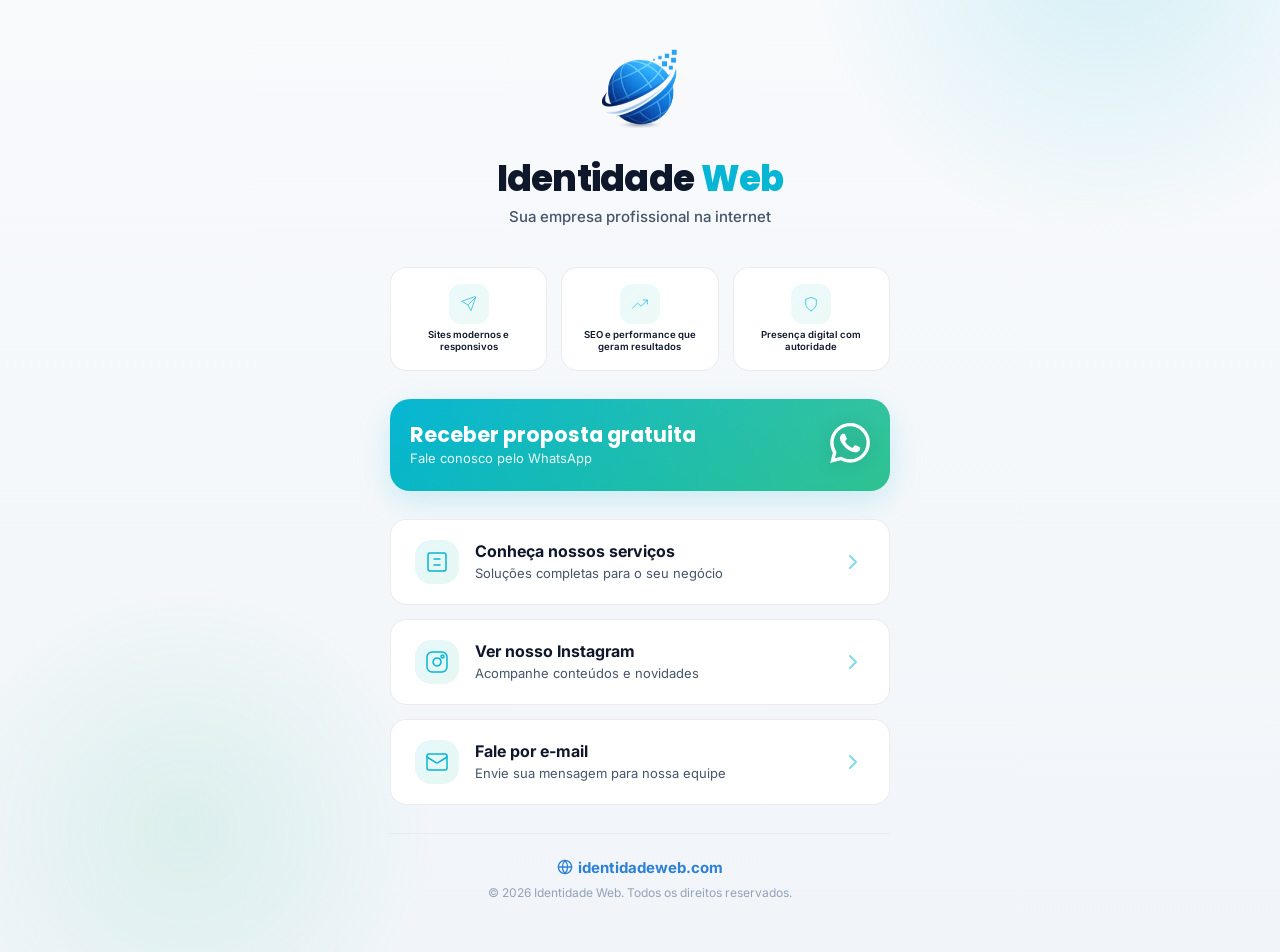
==== commit 4072d39a: "ajuste de font size" ====
--- a/bio/index.html
+++ b/bio/index.html
@@ -4,6 +4,9 @@
   <meta charset="UTF-8" />
   <meta name="viewport" content="width=device-width, initial-scale=1.0, viewport-fit=cover" />
   <meta name="robots" content="index, follow" />
+  <meta property="og:image" content="https://identidadeweb.com/assets/logo%20identidade%20web.png" />
+  <link rel="icon" type="image/png" href="../assets/logo identidade web.png" sizes="96x96" />
+  <link rel="apple-touch-icon" href="assets/logo%20identidade%20web.png" sizes="180x180" />
   <link rel="canonical" href="https://identidadeweb.com/bio/" />
   <meta name="description" content="Identidade Web — Criação de sites profissionais, presença digital e estrutura para empresas. Resultados comprovados em conversão e SEO. Fale conosco pelo WhatsApp." />
   <meta name="theme-color" content="#0F172A" />
@@ -285,7 +288,7 @@
 
     .cta-primary-title {
       font-family: 'Poppins', sans-serif;
-      font-size: 2rem;
+      font-size: 1.3rem;
       font-weight: 700;
       color: var(--white);
       margin-bottom: 0.125rem;
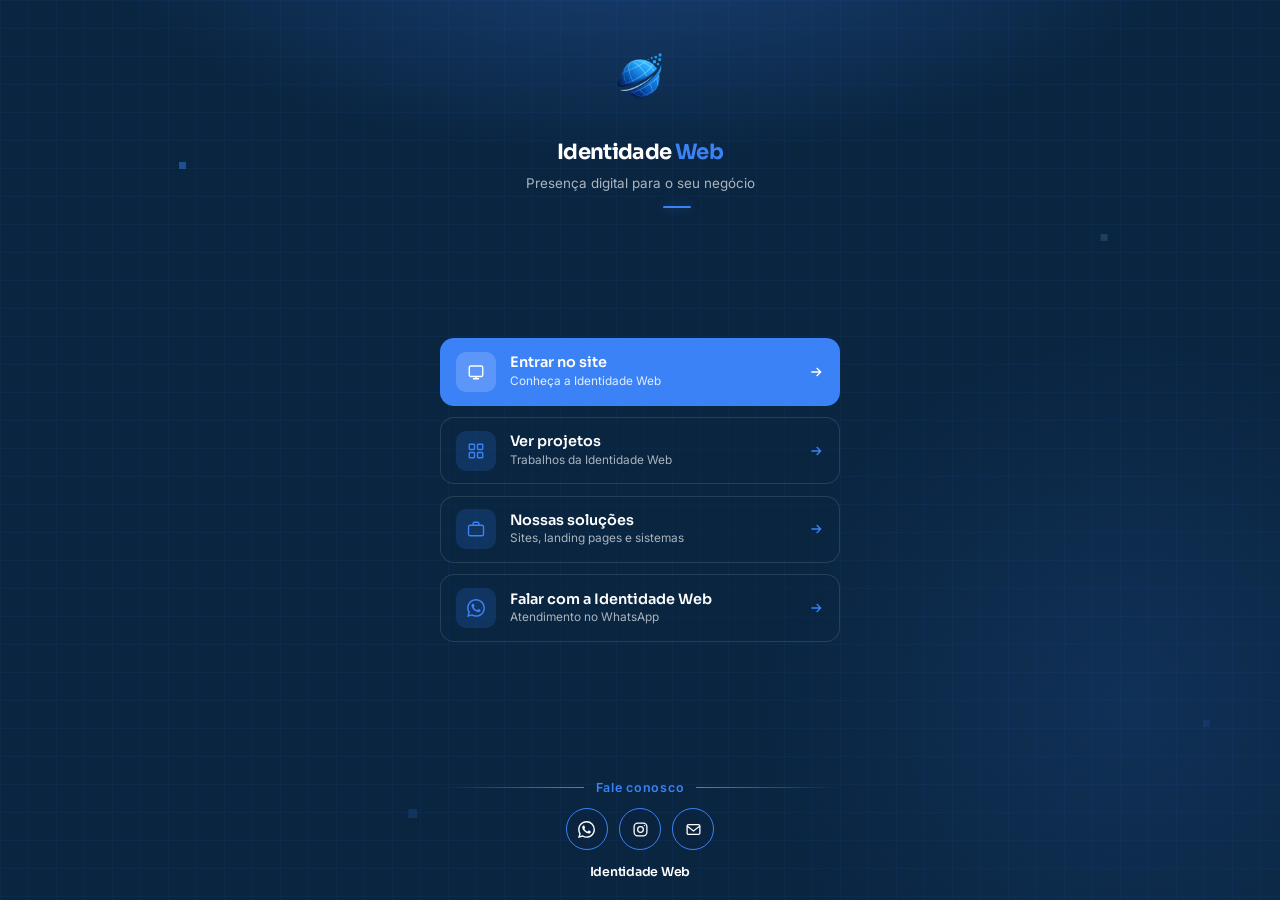
==== commit 901e5572: "atualização de bio" ====
--- a/bio/index.html
+++ b/bio/index.html
@@ -4,926 +4,464 @@
   <meta charset="UTF-8" />
   <meta name="viewport" content="width=device-width, initial-scale=1.0, viewport-fit=cover" />
   <meta name="robots" content="index, follow" />
-  <meta property="og:image" content="https://identidadeweb.com/assets/logo%20identidade%20web.png" />
-  <link rel="icon" type="image/png" href="../assets/logo identidade web.png" sizes="96x96" />
-  <link rel="apple-touch-icon" href="assets/logo%20identidade%20web.png" sizes="180x180" />
   <link rel="canonical" href="https://identidadeweb.com/bio/" />
-  <meta name="description" content="Identidade Web — Criação de sites profissionais, presença digital e estrutura para empresas. Resultados comprovados em conversão e SEO. Fale conosco pelo WhatsApp." />
-  <meta name="theme-color" content="#0F172A" />
-  <meta property="og:title" content="Identidade Web | Presença Digital Profissional" />
-  <meta property="og:description" content="Transforme seu negócio com sites modernos e estratégia digital. Fale com nossos especialistas pelo WhatsApp." />
+  <meta name="description" content="Sites profissionais, landing pages e soluções digitais sob medida para empresas. Identidade Web." />
+  <meta name="theme-color" content="#0A2540" />
+  <meta property="og:title" content="Identidade Web | Presença Digital" />
+  <meta property="og:description" content="Sites profissionais, landing pages e soluções digitais sob medida para empresas." />
   <meta property="og:url" content="https://identidadeweb.com/bio/" />
   <meta property="og:type" content="website" />
-  <title>Identidade Web | Presença Digital Profissional</title>
+  <meta property="og:image" content="https://identidadeweb.com/assets/logo%20identidade%20web.png" />
+  <title>Identidade Web | Presença Digital</title>
+  <link rel="icon" type="image/png" href="../assets/logo%20identidade%20web.png" sizes="96x96" />
+  <link rel="apple-touch-icon" href="../assets/logo%20identidade%20web.png" sizes="180x180" />
   <link rel="preconnect" href="https://fonts.googleapis.com" />
   <link rel="preconnect" href="https://fonts.gstatic.com" crossorigin />
-  <link href="https://fonts.googleapis.com/css2?family=Inter:wght@400;500;600;700&family=Poppins:wght@600;700;800&display=swap" rel="stylesheet" />
+  <link href="https://fonts.googleapis.com/css2?family=Inter:wght@400;500;600;700&family=Sora:wght@600;700&display=swap" rel="stylesheet" />
   <style>
     :root {
-      --bg-dark: #0F172A;
-      --bg-darker: #0B1117;
-      --bg-light: #F8FAFC;
-      --primary: #06B6D4;
-      --primary-dark: #0891B2;
-      --accent: #10B981;
-      --accent-dark: #059669;
+      --navy: #0A2540;
+      --accent: #3B82F6;
+      --accent-hover: #2563EB;
       --white: #FFFFFF;
-      --text-primary: #0F172A;
-      --text-secondary: #475569;
-      --text-tertiary: #94A3B8;
-      --border: rgba(15, 23, 42, 0.08);
-      --shadow-sm: 0 1px 2px rgba(15, 23, 42, 0.05);
-      --shadow-md: 0 4px 12px rgba(15, 23, 42, 0.08);
-      --shadow-lg: 0 12px 32px rgba(15, 23, 42, 0.12);
-      --shadow-xl: 0 20px 48px rgba(15, 23, 42, 0.15);
-      --gradient-primary: linear-gradient(135deg, #06B6D4 0%, #10B981 100%);
-      --gradient-primary-hover: linear-gradient(135deg, #0891B2 0%, #059669 100%);
-      --radius-sm: 8px;
-      --radius-md: 12px;
-      --radius-lg: 16px;
-      --radius-xl: 20px;
-      --ease-smooth: cubic-bezier(0.34, 1.56, 0.64, 1);
-      --ease-out: cubic-bezier(0.22, 1, 0.36, 1);
-      --ease-in-out: cubic-bezier(0.4, 0, 0.2, 1);
-    }
-
-    *, *::before, *::after {
-      box-sizing: border-box;
-      margin: 0;
-      padding: 0;
-    }
-
-    html {
-      scroll-behavior: smooth;
-      -webkit-tap-highlight-color: transparent;
+      --muted: rgba(255, 255, 255, 0.66);
+      --line: rgba(255, 255, 255, 0.12);
+    --radius: 14px;
+      --ease: 0.25s ease;
+    }
+
+    @keyframes fade-up {
+      from { opacity: 0; transform: translateY(12px); }
+      to { opacity: 1; transform: translateY(0); }
+    }
+
+    @keyframes glow {
+      0%, 100% { filter: drop-shadow(0 8px 18px rgba(59, 130, 246, 0.28)); }
+      50% { filter: drop-shadow(0 10px 28px rgba(59, 130, 246, 0.5)); }
+    }
+
+    @keyframes pulse-soft {
+      0%, 100% { box-shadow: 0 8px 22px rgba(59, 130, 246, 0.28); }
+      50% { box-shadow: 0 10px 28px rgba(59, 130, 246, 0.42); }
+    }
+
+    *, *::before, *::after { box-sizing: border-box; margin: 0; padding: 0; }
+
+    html, body {
+      height: 100%;
+      overflow: hidden;
     }
 
     body {
-      font-family: 'Inter', system-ui, -apple-system, sans-serif;
-      background: linear-gradient(180deg, var(--bg-light) 0%, #F1F5F9 100%);
-      color: var(--text-primary);
-      min-height: 100dvh;
-      overflow-x: hidden;
+      font-family: 'Inter', system-ui, sans-serif;
+      background-color: var(--navy);
+      background-image:
+        radial-gradient(ellipse 80% 50% at 50% -10%, rgba(59, 130, 246, 0.32), transparent 55%),
+        radial-gradient(circle at 88% 78%, rgba(59, 130, 246, 0.12), transparent 28%),
+        linear-gradient(rgba(59, 130, 246, 0.05) 1px, transparent 1px),
+        linear-gradient(90deg, rgba(59, 130, 246, 0.05) 1px, transparent 1px);
+      background-size: auto, auto, 28px 28px, 28px 28px;
+      color: var(--white);
       -webkit-font-smoothing: antialiased;
-      display: flex;
-      justify-content: center;
-      -moz-osx-font-smoothing: grayscale;
-    }
-
-    /* Decorative elements */
+    }
+
     body::before {
       content: '';
       position: fixed;
-      top: -40%;
-      right: -10%;
-      width: 600px;
-      height: 600px;
-      background: radial-gradient(circle, rgba(6, 182, 212, 0.15) 0%, transparent 70%);
-      border-radius: 50%;
+      width: 7px;
+      height: 7px;
+      background: var(--accent);
+      opacity: 0.45;
+      top: 18%;
+      left: 14%;
+      box-shadow:
+        72vw 8vh 0 0 rgba(147, 197, 253, 0.35),
+        18vw 72vh 0 1px rgba(59, 130, 246, 0.35),
+        80vw 62vh 0 0 rgba(59, 130, 246, 0.25);
+      pointer-events: none;
       z-index: 0;
-      animation: float 6s ease-in-out infinite;
-    }
-
-    body::after {
-      content: '';
-      position: fixed;
-      bottom: -20%;
-      left: -5%;
-      width: 500px;
-      height: 500px;
-      background: radial-gradient(circle, rgba(16, 185, 129, 0.1) 0%, transparent 70%);
-      border-radius: 50%;
-      z-index: 0;
-      animation: float 8s ease-in-out infinite reverse;
-    }
-
-    @keyframes float {
-      0%, 100% { transform: translateY(0px); }
-      50% { transform: translateY(30px); }
-    }
-
-    .container {
+    }
+
+    a { color: inherit; text-decoration: none; }
+
+    .wrap {
       position: relative;
       z-index: 1;
-      width: 100%;
-      max-width: 540px;
+      width: min(400px, calc(100% - 2rem));
+      height: 100dvh;
+      height: 100svh;
       margin: 0 auto;
-      padding: 2.5rem 1.25rem;
+      padding: max(1.75rem, env(safe-area-inset-top)) 0 max(1.25rem, env(safe-area-inset-bottom));
       display: flex;
       flex-direction: column;
-      gap: 1.75rem;
-    }
-
-    /* ===== HERO ===== */
-    .hero {
+      justify-content: space-between;
+    }
+
+    .brand {
       text-align: center;
-      padding: 0.75rem 0;
-    }
-
-    .hero-logo {
-      width: 85px;
-      height: 85px;
-      margin: 0 auto 1.25rem;
+      flex-shrink: 0;
+      padding-top: 0.35rem;
+    }
+
+    .brand-logo {
+      width: 92px;
+      height: 92px;
+      margin: 0 auto 0.85rem;
+      display: grid;
+      place-items: center;
+    }
+
+    .brand-logo img {
+      width: 88px;
+      height: 88px;
+      object-fit: contain;
+      display: block;
+      animation: fade-up 0.6s ease both, glow 4.5s ease-in-out 0.6s infinite;
+    }
+
+    .brand h1 { animation: fade-up 0.6s ease 0.08s both; }
+    .brand p { animation: fade-up 0.6s ease 0.16s both; }
+
+    .brand h1 {
+      font-family: 'Sora', sans-serif;
+      font-size: 1.32rem;
+      letter-spacing: -0.03em;
+      margin-bottom: 0.4rem;
+    }
+
+    .brand h1 span { color: var(--accent); }
+
+    .brand p {
+      display: inline-block;
       position: relative;
+      font-size: 0.84rem;
+      line-height: 1.45;
+      color: var(--muted);
+      padding-bottom: 0.95rem;
+    }
+
+    .brand p::after {
+      content: '';
+      position: absolute;
+      left: 50%;
+      bottom: 0;
+      width: 28px;
+      height: 2px;
+      border-radius: 999px;
+      background: var(--accent);
+      box-shadow: 0 0 10px rgba(59, 130, 246, 0.45);
+      transform: translateX(-50%);
+      animation:
+        line-out 1.3s ease-in-out 0.5s forwards,
+        line-scan 5.8s ease-in-out 1.8s infinite;
+    }
+
+    @keyframes line-out {
+      from { left: 50%; transform: translateX(-50%); }
+      to { left: 66%; transform: translateX(-50%); }
+    }
+
+    @keyframes line-scan {
+      0%, 100% { left: 66%; transform: translateX(-50%); }
+      50% { left: 34%; transform: translateX(-50%); }
+    }
+
+    .links {
+      display: flex;
+      flex-direction: column;
+      gap: 0.7rem;
+      padding: 0.35rem 0 0.5rem;
+    }
+
+    .card {
+      display: grid;
+      grid-template-columns: 40px minmax(0, 1fr) 16px;
+      align-items: center;
+      column-gap: 0.85rem;
+      min-height: 64px;
+      padding: 0.8rem 0.95rem;
+      background: rgba(10, 37, 64, 0.35);
+      border: 1px solid var(--line);
+      border-radius: var(--radius);
+      animation: fade-up 0.55s ease both;
+      transition: transform var(--ease), border-color var(--ease), background var(--ease), box-shadow var(--ease);
+    }
+
+    .links .card:nth-child(1) { animation-delay: 0.22s; }
+    .links .card:nth-child(2) { animation-delay: 0.3s; }
+    .links .card:nth-child(3) { animation-delay: 0.38s; }
+    .links .card:nth-child(4) { animation-delay: 0.46s; }
+
+    .card:hover,
+    .card:focus-visible {
+      transform: translateY(-3px);
+      border-color: rgba(59, 130, 246, 0.55);
+      background: rgba(59, 130, 246, 0.12);
+    }
+
+    .card:hover .card-icon,
+    .card:focus-visible .card-icon {
+      transform: scale(1.06);
+    }
+
+    .card:hover .card-arrow,
+    .card:focus-visible .card-arrow {
+      transform: translateX(4px);
+    }
+
+    .card-primary {
+      background: var(--accent);
+      border-color: transparent;
+      animation: fade-up 0.55s ease 0.22s both, pulse-soft 3.8s ease-in-out 1s infinite;
+    }
+
+    .card-primary:hover,
+    .card-primary:focus-visible {
+      background: var(--accent-hover);
+      border-color: transparent;
+      box-shadow: 0 12px 28px rgba(37, 99, 235, 0.38);
+    }
+
+    .card-icon {
+      width: 40px;
+      height: 40px;
       display: flex;
       align-items: center;
       justify-content: center;
-    }
-
-    .logo-circle {
-      display: none;
-    }
-
-    .logo-image {
-      position: relative;
-      z-index: 2;
-      width: 85px;
-      height: 85px;
-      background: transparent;
-      border-radius: 50%;
+      border-radius: 10px;
+      background: rgba(59, 130, 246, 0.18);
+      color: var(--accent);
+      transition: transform var(--ease);
+    }
+
+    .card-primary .card-icon {
+      background: rgba(255, 255, 255, 0.16);
+      color: var(--white);
+    }
+
+    .card-icon svg { width: 18px; height: 18px; display: block; }
+
+    .card-text { min-width: 0; }
+
+    .card-text strong {
+      display: block;
+      font-family: 'Sora', sans-serif;
+      font-size: 0.9rem;
+      font-weight: 600;
+      line-height: 1.2;
+    }
+
+    .card-sub {
+      display: block;
+      margin-top: 0.14rem;
+      font-size: 0.74rem;
+      line-height: 1.3;
+      color: var(--muted);
+    }
+
+    .card-primary .card-sub { color: rgba(255, 255, 255, 0.86); }
+
+    .card-arrow {
+      width: 16px;
+      height: 16px;
+      color: var(--accent);
+      justify-self: end;
+      transition: transform var(--ease);
+    }
+
+    .card-primary .card-arrow { color: var(--white); }
+
+    .bottom {
+      flex-shrink: 0;
+      padding-top: 0.35rem;
+      text-align: center;
+      animation: fade-up 0.55s ease 0.54s both;
+    }
+
+    .speak {
       display: flex;
       align-items: center;
+      gap: 0.7rem;
+      margin-bottom: 0.85rem;
+    }
+
+    .speak::before,
+    .speak::after {
+      content: '';
+      flex: 1;
+      height: 1px;
+      background: linear-gradient(90deg, transparent, var(--accent));
+    }
+
+    .speak::after {
+      background: linear-gradient(90deg, var(--accent), transparent);
+    }
+
+    .speak span {
+      font-size: 0.78rem;
+      font-weight: 600;
+      letter-spacing: 0.06em;
+      color: var(--accent);
+      white-space: nowrap;
+    }
+
+    .social {
+      display: flex;
       justify-content: center;
-      animation: slideDown 0.8s var(--ease-out) forwards;
-      opacity: 0;
-    }
-
-    @keyframes slideDown {
-      from {
-        opacity: 0;
-        transform: translateY(-20px);
+      gap: 0.7rem;
+      margin-bottom: 0.85rem;
+    }
+
+    .social a {
+      width: 42px;
+      height: 42px;
+      display: grid;
+      place-items: center;
+      border: 1px solid var(--accent);
+      border-radius: 50%;
+      color: var(--white);
+      background: rgba(10, 37, 64, 0.4);
+      transition: transform var(--ease), background var(--ease), box-shadow var(--ease);
+    }
+
+    .social a svg { width: 17px; height: 17px; }
+    .social a:hover,
+    .social a:focus-visible {
+      transform: translateY(-2px);
+      background: rgba(59, 130, 246, 0.16);
+      box-shadow: 0 0 16px rgba(59, 130, 246, 0.25);
+    }
+
+    footer {
+      font-family: 'Sora', sans-serif;
+      font-size: 0.78rem;
+      font-weight: 600;
+      letter-spacing: -0.02em;
+      color: var(--white);
+    }
+
+    .card:focus-visible,
+    .social a:focus-visible {
+      outline: 2px solid var(--accent);
+      outline-offset: 2px;
+    }
+
+    @media (prefers-reduced-motion: reduce) {
+      .brand-logo img,
+      .brand h1,
+      .brand p,
+      .card,
+      .card-primary,
+      .bottom {
+        animation: none !important;
+        opacity: 1 !important;
+        transform: none !important;
+        filter: drop-shadow(0 8px 18px rgba(59, 130, 246, 0.28));
       }
-      to {
-        opacity: 1;
-        transform: translateY(0);
+      .brand p::after {
+        animation: none !important;
+        left: 50% !important;
+        transform: translateX(-50%) !important;
       }
     }
 
-    .logo-image svg {
-      width: 100%;
-      height: 100%;
-      object-fit: contain;
-    }
-
-    .hero-title {
-      font-family: 'Poppins', sans-serif;
-      font-size: clamp(1.75rem, 5.5vw, 2.25rem);
-      font-weight: 800;
-      letter-spacing: -0.02em;
-      color: var(--text-primary);
-      line-height: 1.2;
-      margin-bottom: 0.35rem;
-      animation: slideUp 0.8s var(--ease-out) 0.1s forwards;
-      opacity: 0;
-    }
-
-    .hero-title .highlight {
-      color: var(--primary);
-    }
-
-    .hero-subtitle {
-      font-size: clamp(0.875rem, 3.5vw, 0.9375rem);
-      font-weight: 500;
-      color: var(--text-secondary);
-      line-height: 1.4;
-      margin-bottom: 0rem;
-      animation: slideUp 0.8s var(--ease-out) 0.2s forwards;
-      opacity: 0;
-    }
-
-    @keyframes slideUp {
-      from {
-        opacity: 0;
-        transform: translateY(20px);
-      }
-      to {
-        opacity: 1;
-        transform: translateY(0);
-      }
-    }
-
-    /* ===== BENEFITS ===== */
-    .benefits {
-      display: grid;
-      grid-template-columns: repeat(3, 1fr);
-      gap: 0.875rem;
-      animation: slideUp 0.8s var(--ease-out) 0.3s forwards;
-      opacity: 0;
-    }
-
-    .benefit-card {
-      background: var(--white);
-      border: 1px solid var(--border);
-      border-radius: var(--radius-lg);
-      padding: 1rem 0.8rem;
-      text-align: center;
-      transition: all 0.3s var(--ease-in-out);
-      cursor: default;
-      display: flex;
-      flex-direction: column;
-      align-items: center;
-      gap: 0.3rem;
-    }
-
-    .benefit-card:hover {
-      transform: translateY(-4px);
-      box-shadow: var(--shadow-md);
-      border-color: rgba(6, 182, 212, 0.3);
-    }
-
-    .benefit-icon {
-      width: 40px;
-      height: 40px;
-      background: linear-gradient(135deg, rgba(6, 182, 212, 0.08), rgba(16, 185, 129, 0.08));
-      border-radius: var(--radius-md);
-      display: flex;
-      align-items: center;
-      justify-content: center;
-      color: var(--primary);
-    }
-
-    .benefit-icon svg {
-      width: 16px;
-      height: 16px;
-      stroke-width: 1;
-    }
-
-    .benefit-label {
-      font-size: 0.6rem;
-      font-weight: 600;
-      color: var(--text-primary);
-      line-height: 1.3;
-    }
-
-    /* ===== CTA PRINCIPAL ===== */
-    .cta-primary-section {
-      background: var(--gradient-primary);
-      border-radius: var(--radius-xl);
-      padding: 1.5rem 1.25rem;
-      display: flex;
-      align-items: center;
-      justify-content: space-between;
-      gap: 1.125rem;
-      box-shadow: 0 10px 32px rgba(6, 182, 212, 0.18);
-      position: relative;
-      overflow: hidden;
-      animation: slideUp 0.8s var(--ease-out) 0.4s forwards;
-      opacity: 0;
-      cursor: pointer;
-      transition: all 0.3s var(--ease-in-out);
-    }
-
-    .cta-primary-section:hover {
-      transform: translateY(-3px);
-      box-shadow: 0 14px 40px rgba(6, 182, 212, 0.22);
-    }
-
-    .cta-primary-section::before {
-      content: '';
-      position: absolute;
-      inset: 0;
-      background: radial-gradient(circle at top right, rgba(255, 255, 255, 0.15), transparent);
-      pointer-events: none;
-    }
-
-    .cta-primary-title {
-      font-family: 'Poppins', sans-serif;
-      font-size: 1.3rem;
-      font-weight: 700;
-      color: var(--white);
-      margin-bottom: 0.125rem;
-      line-height: 1.2;
-    }
-
-    .cta-primary-subtitle {
-      font-size: 0.8125rem;
-      color: rgba(255, 255, 255, 0.9);
-      margin: 0;
-    }
-
-    .cta-icon-wrapper svg {
-      width: 40px;
-      height: 40px;
-      color: var(--white);
-      filter: drop-shadow(0 2px 8px rgba(0, 0, 0, 0.15));
-    }
-
-    .btn-primary {
-      display: none;
-    }
-
-    /* ===== ACTION CARDS ===== */
-    .actions {
-      display: flex;
-      flex-direction: column;
-      gap: 0.875rem;
-      animation: slideUp 0.8s var(--ease-out) 0.5s forwards;
-      opacity: 0;
-    }
-
-    .action-card {
-      display: flex;
-      align-items: center;
-      justify-content: space-between;
-      background: var(--white);
-      border: 1px solid var(--border);
-      border-radius: var(--radius-lg);
-      padding: 1.25rem 1.5rem;
-      text-decoration: none;
-      color: var(--text-primary);
-      transition: all 0.3s var(--ease-in-out);
-      cursor: pointer;
-      overflow: hidden;
-      position: relative;
-    }
-
-    .action-card::before {
-      content: '';
-      position: absolute;
-      inset: 0;
-      background: linear-gradient(90deg, transparent, rgba(6, 182, 212, 0.08), transparent);
-      transform: translateX(-100%);
-      transition: transform 0.6s var(--ease-in-out);
-    }
-
-    .action-card:hover::before {
-      transform: translateX(100%);
-    }
-
-    .action-card:hover {
-      border-color: rgba(6, 182, 212, 0.4);
-      box-shadow: var(--shadow-lg);
-      background: linear-gradient(135deg, rgba(6, 182, 212, 0.02), rgba(16, 185, 129, 0.02));
-    }
-
-    .action-content {
-      display: flex;
-      align-items: center;
-      gap: 1rem;
-      flex: 1;
-      min-width: 0;
-    }
-
-    .action-icon {
-      width: 44px;
-      height: 44px;
-      min-flex: 0;
-      background: linear-gradient(135deg, rgba(6, 182, 212, 0.1), rgba(16, 185, 129, 0.1));
-      border-radius: var(--radius-lg);
-      display: flex;
-      align-items: center;
-      justify-content: center;
-      color: var(--primary);
-      transition: all 0.3s var(--ease-in-out);
-    }
-
-    .action-icon svg {
-      width: 24px;
-      height: 24px;
-      stroke-width: 1.5;
-    }
-
-    .action-card:hover .action-icon {
-      background: linear-gradient(135deg, rgba(6, 182, 212, 0.2), rgba(16, 185, 129, 0.2));
-      transform: scale(1.05);
-    }
-
-    .action-info {
-      flex: 1;
-      min-width: 0;
-    }
-
-    .action-label {
-      display: block;
-      font-weight: 700;
-      color: var(--text-primary);
-      font-size: 1rem;
-      line-height: 1.3;
-      margin-bottom: 0.25rem;
-    }
-
-    .action-description {
-      display: block;
-      font-size: 0.8125rem;
-      color: var(--text-secondary);
-      line-height: 1.3;
-    }
-
-    .action-arrow {
-      width: 24px;
-      height: 24px;
-      color: var(--primary);
-      opacity: 0.5;
-      transition: all 0.3s var(--ease-in-out);
-      flex-shrink: 0;
-    }
-
-    .action-card:hover .action-arrow {
-      opacity: 1;
-      transform: translateX(6px);
-    }
-
-    /* ===== PROOF SECTION ===== */
-    .proof-section {
-      background: linear-gradient(135deg, rgba(6, 182, 212, 0.05) 0%, rgba(16, 185, 129, 0.05) 100%);
-      border: 1px solid rgba(6, 182, 212, 0.1);
-      border-radius: var(--radius-lg);
-      padding: 1.5rem 1.25rem;
-      text-align: center;
-      animation: slideUp 0.8s var(--ease-out) 0.6s forwards;
-      opacity: 0;
-      display: flex;
-      flex-direction: column;
-      justify-content: center;
-      width: 70%;
-      margin-left: 25%;
-    }
-
-    .proof-icon {
-      width: 40px;
-      height: 40px;
-      margin: 0 auto 0.75rem;
-      background: var(--gradient-primary);
-      border-radius: var(--radius-lg);
-      display: flex;
-      align-items: center;
-      justify-content: center;
-      color: white;
-      font-size: 1rem;
-    }
-
-    .proof-title {
-      font-family: 'Poppins', sans-serif;
-      font-size: 1rem;
-      font-weight: 100;
-      color: var(--text-primary);
-      margin-bottom: 0.375rem;
-    }
-
-    .proof-title .highlight {
-      color: var(--accent);
-    }
-
-    .proof-text {
-      font-size: 0.875rem;
-      color: var(--text-secondary);
-      line-height: 1.4;
-    }
-
-    /* ===== FOOTER ===== */
-    .footer {
-      text-align: center;
-      padding: 1.5rem 0 0.75rem;
-      border-top: 1px solid var(--border);
-      animation: slideUp 0.8s var(--ease-out) 0.7s forwards;
-      opacity: 0;
-    }
-
-    .footer-domain {
-      display: flex;
-      align-items: center;
-      justify-content: center;
-      gap: 0.35rem;
-      font-weight: 700;
-      color: var(--primary);
-      font-size: 0.9375rem;
-      margin-bottom: 0.5rem;
-    }
-
-    .footer-domain svg {
-      width: 16px;
-      height: 16px;
-    }
-
-    .footer-copyright {
-      font-size: 0.75rem;
-      color: var(--text-tertiary);
-    }
-
-    /* ===== RESPONSIVE ===== */
-    @media (max-width: 768px) {
-      .benefits {
-        grid-template-columns: repeat(3, 1fr);
-        gap: 1rem;
-      }
-
-      .cta-primary-section {
-        flex-direction: line;
-        text-align: center;
-        padding: 1rem 1.1rem;
-      }
-
-      .cta-primary-content {
-        text-align: center;
-      }
-    }
-
-    @media (max-width: 640px) {
-      .container {
-        padding: 1.75rem 0.75rem;
-        gap: 1.375rem;
-      }
-
-      .hero-logo {
-        width: 75px;
-        height: 75px;
-        margin: 0 auto 1rem;
-      }
-
-      .logo-image {
-        width: 75px;
-        height: 75px;
-      }
-
-      .hero-title {
-        font-size: clamp(1.5rem, 5vw, 2rem);
-        margin-bottom: 0.25rem;
-      }
-
-      .hero-subtitle {
-        font-size: clamp(0.8125rem, 3vw, 0.875rem);
-      }
-
-      .benefits {
-       grid-template-columns: repeat(3, 1fr);
-        gap: 0.4rem;
-      }
-
-      .benefit-card {
-        padding: 1rem 0.7rem;
-        gap: 0.2rem;
-      }
-
-      .benefit-icon {
-        width: 28px;
-        height: 28px;
-      }
-
-      .benefit-icon svg {
-        width: 16px;
-        height: 16px;
-      }
-
-      .benefit-label {
-        font-size: 0.5rem;
-      }
-
-      .cta-primary-section {
-        padding: 1.1rem 1rem;
-        gap: 0.7rem;
-      }
-
-      .cta-primary-content {
-        text-align: left;
-      }
-
-      .cta-primary-title {
-        font-size: 0.85rem;
-      }
-
-      .cta-primary-subtitle {
-        font-size: 0.7rem;
-      }
-
-      .cta-icon-wrapper svg {
-        width: 36px;
-        height: 36px;
-      }
-
-      .action-card {
-        padding: 0.8rem 1rem;
-      }
-
-      .action-content {
-        gap: 0.7rem;
-      }
-
-      .action-icon {
-        width: 30px;
-        height: 30px;
-      }
-
-      .action-icon svg {
-        width: 22px;
-        height: 22px;
-      }
-
-      .action-label {
-        font-size: 0.7rem;
-        margin-bottom: 0.1rem;
-      }
-
-      .action-description {
-        font-size: 0.75rem;
-      }
-
-      .action-arrow {
-        width: 20px;
-        height: 20px;
-      }
-
-      .proof-section {
-        
-        display: flex;
-        justify-content: center;
-        padding: 1.25rem 1rem;
-        width: 70%;
-        margin-left: 15%;
-        height: auto;
-      }
-
-      .proof-icon {
-        width: 16px;
-        height: 16px;
-        margin: 0 auto 0.5rem;
-        font-size: 1.25rem;
-      }
-
-      .proof-title {
-        font-size: 0.4rem;
-        margin-bottom: 0.2rem;
-      }
-
-      .proof-text {
-        font-size: 0.4rem;
-        line-height: 1;
-      }
-
-      .footer {
-        padding: 1.25rem 0 0.5rem;
-      }
-
-      .footer-domain {
-        font-size: 0.6rem;
-        margin-bottom: 0.375rem;
-        gap: 0.25rem;
-      }
-
-      .footer-domain svg {
-        width: 14px;
-        height: 14px;
-      }
-
-      .footer-copyright {
-        font-size: 0.5rem;
-      }
-    }
-
-    /* ===== ACCESSIBILITY ===== */
-    @media (prefers-reduced-motion: reduce) {
-      * {
-        animation-duration: 0.01ms !important;
-        animation-iteration-count: 1 !important;
-        transition-duration: 0.01ms !important;
-      }
-
-      .logo-image,
-      .hero-title,
-      .hero-subtitle,
-      .benefits,
-      .cta-primary-section,
-      .actions,
-      .proof-section,
-      .footer {
-        animation: none;
-        opacity: 1;
-      }
-    }
-
-   
-
-      .footer {
-        border-top-color: rgba(148, 163, 184, 0.1);
-      }
-
-      .footer-domain {
-        color: #2d81d4;
-      }
-
-      .footer-copyright {
-        color: #94A3B8;
-      }
-    
+    @media (max-height: 680px) {
+      .wrap { padding-top: 1.1rem; padding-bottom: 0.9rem; }
+      .brand-logo { width: 76px; height: 76px; margin-bottom: 0.7rem; }
+      .brand-logo img { width: 72px; height: 72px; }
+      .brand h1 { margin-bottom: 0.3rem; }
+      .links { gap: 0.55rem; }
+      .card { min-height: 56px; padding: 0.7rem 0.9rem; }
+    }
   </style>
 </head>
 <body>
-  <div class="container">
-    <!-- HERO SECTION -->
-    <section class="hero">
-      <div class="hero-logo">
-        <div class="logo-image">
-          <img src="../assets/logo identidade web.png" alt="Identidade Web" style="width: 150px; height: 150px;" />
-        </div>
+  <div class="wrap">
+    <header class="brand">
+      <div class="brand-logo">
+        <img src="../assets/logo%20identidade%20web.png" alt="Logo Identidade Web" width="88" height="88" />
       </div>
-      <h1 class="hero-title">Identidade <span class="highlight">Web</span></h1>
-      <p class="hero-subtitle">Sua empresa profissional na internet</p>
-    </section>
-
-    <!-- BENEFITS SECTION -->
-    <section class="benefits">
-      <div class="benefit-card">
-        <div class="benefit-icon">
-          <svg viewBox="0 0 24 24" fill="none" stroke="currentColor" stroke-width="1.5" stroke-linecap="round" stroke-linejoin="round">
-            <path d="M22 2L11 13M22 2l-7 20-5-9-9-5 20-7z"/>
-          </svg>
-        </div>
-        <span class="benefit-label">Sites modernos e responsivos</span>
-      </div>
-      <div class="benefit-card">
-        <div class="benefit-icon">
-          <svg viewBox="0 0 24 24" fill="none" stroke="currentColor" stroke-width="1.5" stroke-linecap="round" stroke-linejoin="round">
-            <polyline points="23 6 13.5 15.5 8.5 10.5 1 18"></polyline>
-            <polyline points="17 6 23 6 23 12"></polyline>
-          </svg>
-        </div>
-        <span class="benefit-label">SEO e performance que geram resultados</span>
-      </div>
-      <div class="benefit-card">
-        <div class="benefit-icon">
-          <svg viewBox="0 0 24 24" fill="none" stroke="currentColor" stroke-width="1.5" stroke-linecap="round" stroke-linejoin="round">
-            <path d="M12 22s8-4 8-10V5l-8-3-8 3v7c0 6 8 10 8 10z"/>
-          </svg>
-        </div>
-        <span class="benefit-label">Presença digital com autoridade</span>
-      </div>
-    </section>
-
-    <!-- PRIMARY CTA -->
-    <section class="cta-primary-section" id="cta-whatsapp">
-      <div class="cta-primary-content">
-        <h2 class="cta-primary-title">Receber proposta gratuita</h2>
-        <p class="cta-primary-subtitle">Fale conosco pelo WhatsApp</p>
-      </div>
-      <div class="cta-icon-wrapper">
-        <svg viewBox="0 0 24 24" fill="currentColor">
-          <path d="M17.472 14.382c-.297-.149-1.758-.867-2.03-.967-.273-.099-.471-.148-.67.15-.197.297-.767.966-.94 1.164-.173.199-.347.223-.644.075-.297-.15-1.255-.463-2.39-1.475-.883-.788-1.48-1.761-1.653-2.059-.173-.297-.018-.458.13-.606.134-.133.298-.347.446-.52.149-.174.198-.298.298-.497.099-.198.05-.371-.025-.52-.075-.149-.669-1.612-.916-2.207-.242-.579-.487-.5-.669-.51-.173-.008-.371-.01-.57-.01-.198 0-.52.074-.792.372-.272.297-1.04 1.016-1.04 2.479 0 1.462 1.065 2.875 1.213 3.074.149.198 2.096 3.2 5.077 4.487.709.306 1.262.489 1.694.625.712.227 1.36.195 1.871.118.571-.085 1.758-.719 2.006-1.413.248-.694.248-1.289.173-1.413-.074-.124-.272-.198-.57-.347m-5.421 7.403h-.004a9.87 9.87 0 01-5.031-1.378l-.361-.214-3.741.982.998-3.648-.235-.374a9.86 9.86 0 01-1.51-5.26c.001-5.45 4.436-9.884 9.888-9.884 2.64 0 5.122 1.03 6.988 2.898a9.825 9.825 0 012.893 6.994c-.003 5.45-4.435 9.884-9.881 9.884m8.413-18.297A11.815 11.815 0 0012.05 0C5.495 0 .16 5.335.157 11.892c0 2.096.547 4.142 1.588 5.945L.057 24l6.305-1.654a11.882 11.882 0 005.683 1.448h.005c6.554 0 11.89-5.335 11.893-11.893a11.821 11.821 0 00-3.48-8.413z"/>
-        </svg>
-      </div>
-    </section>
-
-    <!-- ACTION CARDS -->
-    <section class="actions">
-      <a href="../index.html" class="action-card">
-        <div class="action-content">
-          <div class="action-icon">
-            <svg viewBox="0 0 24 24" fill="none" stroke="currentColor" stroke-width="1.5" stroke-linecap="round" stroke-linejoin="round">
-              <rect x="3" y="3" width="18" height="18" rx="2" ry="2"/>
-              <line x1="9" y1="9" x2="15" y2="9"/>
-              <line x1="9" y1="15" x2="15" y2="15"/>
-            </svg>
-          </div>
-          <div class="action-info">
-            <span class="action-label">Conheça nossos serviços</span>
-            <span class="action-description">Soluções completas para o seu negócio</span>
-          </div>
-        </div>
-        <svg class="action-arrow" viewBox="0 0 24 24" fill="none" stroke="currentColor" stroke-width="2" stroke-linecap="round" stroke-linejoin="round">
-          <polyline points="9 18 15 12 9 6"></polyline>
-        </svg>
+      <h1>Identidade <span>Web</span></h1>
+      <p>Presença digital para o seu negócio</p>
+    </header>
+
+    <nav class="links" aria-label="Ações">
+      <a class="card card-primary" href="https://identidadeweb.com/">
+        <span class="card-icon" aria-hidden="true">
+          <svg viewBox="0 0 24 24" fill="none" stroke="currentColor" stroke-width="1.8"><rect x="3" y="4" width="18" height="14" rx="2"/><path d="M8 21h8M12 18v3"/></svg>
+        </span>
+        <span class="card-text">
+          <strong>Entrar no site</strong>
+          <span class="card-sub">Conheça a Identidade Web</span>
+        </span>
+        <svg class="card-arrow" viewBox="0 0 24 24" fill="none" stroke="currentColor" stroke-width="2" aria-hidden="true"><path d="M5 12h14M13 6l6 6-6 6"/></svg>
       </a>
 
-      <a href="https://www.instagram.com/identidade.web" class="action-card" id="link-instagram">
-        <div class="action-content">
-          <div class="action-icon">
-            <svg viewBox="0 0 24 24" fill="none" stroke="currentColor" stroke-width="1.5" stroke-linecap="round" stroke-linejoin="round">
-              <rect x="2" y="2" width="20" height="20" rx="5" ry="5"/>
-              <path d="M16 11.37A4 4 0 1112.63 8 4 4 0 0116 11.37z"/>
-              <circle cx="17.5" cy="6.5" r="1.5"/>
-            </svg>
-          </div>
-          <div class="action-info">
-            <span class="action-label">Ver nosso Instagram</span>
-            <span class="action-description">Acompanhe conteúdos e novidades</span>
-          </div>
-        </div>
-        <svg class="action-arrow" viewBox="0 0 24 24" fill="none" stroke="currentColor" stroke-width="2" stroke-linecap="round" stroke-linejoin="round">
-          <polyline points="9 18 15 12 9 6"></polyline>
-        </svg>
+      <a class="card" href="https://identidadeweb.com/#projetos">
+        <span class="card-icon" aria-hidden="true">
+          <svg viewBox="0 0 24 24" fill="none" stroke="currentColor" stroke-width="1.8"><rect x="3" y="3" width="7" height="7" rx="1"/><rect x="14" y="3" width="7" height="7" rx="1"/><rect x="3" y="14" width="7" height="7" rx="1"/><rect x="14" y="14" width="7" height="7" rx="1"/></svg>
+        </span>
+        <span class="card-text">
+          <strong>Ver projetos</strong>
+          <span class="card-sub">Trabalhos da Identidade Web</span>
+        </span>
+        <svg class="card-arrow" viewBox="0 0 24 24" fill="none" stroke="currentColor" stroke-width="2" aria-hidden="true"><path d="M5 12h14M13 6l6 6-6 6"/></svg>
       </a>
 
-      <a href="mailto:contato@identidadeweb.com?subject=Contato%20Identidade%20Web" class="action-card">
-        <div class="action-content">
-          <div class="action-icon">
-            <svg viewBox="0 0 24 24" fill="none" stroke="currentColor" stroke-width="1.5" stroke-linecap="round" stroke-linejoin="round">
-              <rect x="2" y="4" width="20" height="16" rx="2"/>
-              <path d="m22 7-8.97 5.7a1.94 1.94 0 0 1-2.06 0L2 7"/>
-            </svg>
-          </div>
-          <div class="action-info">
-            <span class="action-label">Fale por e-mail</span>
-            <span class="action-description">Envie sua mensagem para nossa equipe</span>
-          </div>
-        </div>
-        <svg class="action-arrow" viewBox="0 0 24 24" fill="none" stroke="currentColor" stroke-width="2" stroke-linecap="round" stroke-linejoin="round">
-          <polyline points="9 18 15 12 9 6"></polyline>
-        </svg>
+      <a class="card" href="https://identidadeweb.com/#servicos">
+        <span class="card-icon" aria-hidden="true">
+          <svg viewBox="0 0 24 24" fill="none" stroke="currentColor" stroke-width="1.8"><rect x="2" y="7" width="20" height="14" rx="2"/><path d="M16 7V5a2 2 0 00-2-2h-4a2 2 0 00-2 2v2"/></svg>
+        </span>
+        <span class="card-text">
+          <strong>Nossas soluções</strong>
+          <span class="card-sub">Sites, landing pages e sistemas</span>
+        </span>
+        <svg class="card-arrow" viewBox="0 0 24 24" fill="none" stroke="currentColor" stroke-width="2" aria-hidden="true"><path d="M5 12h14M13 6l6 6-6 6"/></svg>
       </a>
 
-      <!--<a href="../index.html#servicos" class="action-card">
-        <div class="action-content">
-          <div class="action-icon">
-            <svg viewBox="0 0 24 24" fill="none" stroke="currentColor" stroke-width="1.5" stroke-linecap="round" stroke-linejoin="round">
-              <circle cx="12" cy="12" r="10"/>
-              <path d="M12 16v-4M12 8h.01"/>
-            </svg>
-          </div>
-          <div class="action-info">
-            <span class="action-label">Portfólio</span>
-            <span class="action-description">Veja nossos projetos e cases</span>
-          </div>
-        </div>
-        <svg class="action-arrow" viewBox="0 0 24 24" fill="none" stroke="currentColor" stroke-width="2" stroke-linecap="round" stroke-linejoin="round">
-          <polyline points="9 18 15 12 9 6"></polyline>
-        </svg>
-      </a>-->
-    </section>
-
-    <!-- PROOF SECTION -->
-   <!-- <section class="proof-section">
-      <div class="proof-icon">
-        <svg viewBox="0 0 24 24" fill="currentColor">
-          <path d="M12 22s8-4 8-10V5l-8-3-8 3v7c0 6 8 10 8 10z"/>
-          <polyline points="9 12 12 15 15 9" stroke="currentColor" stroke-width="2" fill="none" stroke-linecap="round" stroke-linejoin="round"/>
-        </svg>
-      </div>
-      <h3 class="proof-title">Mais que sites, entregamos <span class="highlight">resultados.</span></h3>
-      <p class="proof-text">Estratégia, design e tecnologia para o crescimento da sua empresa.</p>
-    </section>-->
-
-    <!-- FOOTER -->
-    <footer class="footer">
-      <div class="footer-domain">
-        <svg viewBox="0 0 24 24" fill="none" stroke="currentColor" stroke-width="2" stroke-linecap="round" stroke-linejoin="round">
-          <circle cx="12" cy="12" r="10"/>
-          <path d="M2 12h20M12 2a15.3 15.3 0 014 10 15.3 15.3 0 01-4 10 15.3 15.3 0 01-4-10 15.3 15.3 0 014-10z"/>
-        </svg>
-        identidadeweb.com
-      </div>
-      <div class="footer-copyright">© 2026 Identidade Web. Todos os direitos reservados.</div>
-    </footer>
+      <a class="card" id="cta-whatsapp" href="#">
+        <span class="card-icon" aria-hidden="true">
+          <svg viewBox="0 0 24 24" fill="currentColor"><path d="M17.472 14.382c-.297-.149-1.758-.867-2.03-.967-.273-.099-.471-.148-.67.15-.197.297-.767.966-.94 1.164-.173.199-.347.223-.644.075-.297-.15-1.255-.463-2.39-1.475-.883-.788-1.48-1.761-1.653-2.059-.173-.297-.018-.458.13-.606.134-.133.298-.347.446-.52.149-.174.198-.298.298-.497.099-.198.05-.371-.025-.52-.075-.149-.669-1.612-.916-2.207-.242-.579-.487-.5-.669-.51-.173-.008-.371-.01-.57-.01-.198 0-.52.074-.792.372-.272.297-1.04 1.016-1.04 2.479 0 1.462 1.065 2.875 1.213 3.074.149.198 2.096 3.2 5.077 4.487.709.306 1.262.489 1.694.625.712.227 1.36.195 1.871.118.571-.085 1.758-.719 2.006-1.413.248-.694.248-1.289.173-1.413-.074-.124-.272-.198-.57-.347m-5.421 7.403h-.004a9.87 9.87 0 01-5.031-1.378l-.361-.214-3.741.982.998-3.648-.235-.374a9.86 9.86 0 01-1.51-5.26c.001-5.45 4.436-9.884 9.888-9.884 2.64 0 5.122 1.03 6.988 2.898a9.825 9.825 0 012.893 6.994c-.003 5.45-4.435 9.884-9.881 9.884m8.413-18.297A11.815 11.815 0 0012.05 0C5.495 0 .16 5.335.157 11.892c0 2.096.547 4.142 1.588 5.945L.057 24l6.305-1.654a11.882 11.882 0 005.683 1.448h.005c6.554 0 11.89-5.335 11.893-11.893a11.821 11.821 0 00-3.48-8.413z"/></svg>
+        </span>
+        <span class="card-text">
+          <strong>Falar com a Identidade Web</strong>
+          <span class="card-sub">Atendimento no WhatsApp</span>
+        </span>
+        <svg class="card-arrow" viewBox="0 0 24 24" fill="none" stroke="currentColor" stroke-width="2" aria-hidden="true"><path d="M5 12h14M13 6l6 6-6 6"/></svg>
+      </a>
+    </nav>
+
+    <div class="bottom">
+      <p class="speak"><span>Fale conosco</span></p>
+      <nav class="social" aria-label="Contato">
+        <a class="wa-link" href="#" aria-label="WhatsApp">
+          <svg viewBox="0 0 24 24" fill="currentColor"><path d="M17.472 14.382c-.297-.149-1.758-.867-2.03-.967-.273-.099-.471-.148-.67.15-.197.297-.767.966-.94 1.164-.173.199-.347.223-.644.075-.297-.15-1.255-.463-2.39-1.475-.883-.788-1.48-1.761-1.653-2.059-.173-.297-.018-.458.13-.606.134-.133.298-.347.446-.52.149-.174.198-.298.298-.497.099-.198.05-.371-.025-.52-.075-.149-.669-1.612-.916-2.207-.242-.579-.487-.5-.669-.51-.173-.008-.371-.01-.57-.01-.198 0-.52.074-.792.372-.272.297-1.04 1.016-1.04 2.479 0 1.462 1.065 2.875 1.213 3.074.149.198 2.096 3.2 5.077 4.487.709.306 1.262.489 1.694.625.712.227 1.36.195 1.871.118.571-.085 1.758-.719 2.006-1.413.248-.694.248-1.289.173-1.413-.074-.124-.272-.198-.57-.347m-5.421 7.403h-.004a9.87 9.87 0 01-5.031-1.378l-.361-.214-3.741.982.998-3.648-.235-.374a9.86 9.86 0 01-1.51-5.26c.001-5.45 4.436-9.884 9.888-9.884 2.64 0 5.122 1.03 6.988 2.898a9.825 9.825 0 012.893 6.994c-.003 5.45-4.435 9.884-9.881 9.884m8.413-18.297A11.815 11.815 0 0012.05 0C5.495 0 .16 5.335.157 11.892c0 2.096.547 4.142 1.588 5.945L.057 24l6.305-1.654a11.882 11.882 0 005.683 1.448h.005c6.554 0 11.89-5.335 11.893-11.893a11.821 11.821 0 00-3.48-8.413z"/></svg>
+        </a>
+        <a id="link-instagram" href="https://www.instagram.com/identidade.web" target="_blank" rel="noopener noreferrer" aria-label="Instagram">
+          <svg viewBox="0 0 24 24" fill="none" stroke="currentColor" stroke-width="1.8"><rect x="3" y="3" width="18" height="18" rx="5"/><circle cx="12" cy="12" r="4"/><circle cx="17.5" cy="6.5" r="1" fill="currentColor" stroke="none"/></svg>
+        </a>
+        <a href="mailto:contato@identidadeweb.com?subject=Contato%20Identidade%20Web" aria-label="E-mail">
+          <svg viewBox="0 0 24 24" fill="none" stroke="currentColor" stroke-width="1.8"><rect x="3" y="5" width="18" height="14" rx="2"/><path d="m3 7 9 7 9-7"/></svg>
+        </a>
+      </nav>
+      <footer>Identidade Web</footer>
+    </div>
   </div>
 
   <script>
-    (function() {
+    (function () {
       'use strict';
-
-      // Configuration
-      const WHATSAPP_NUMBER = '5592992534622';
-      const WHATSAPP_MESSAGE = 'Olá! Gostaria de conversar sobre os serviços de presença digital para meu negócio.';
-      const INSTAGRAM_URL = 'https://www.instagram.com/identidade.web';
-
-      // Setup CTA WhatsApp section as clickable
-      const ctaSection = document.getElementById('cta-whatsapp');
-      if (ctaSection) {
-        const whatsappUrl = `https://wa.me/${WHATSAPP_NUMBER}?text=${encodeURIComponent(WHATSAPP_MESSAGE)}`;
-        ctaSection.addEventListener('click', function(e) {
-          if (e.target.closest('.cta-icon-wrapper, .cta-primary-content')) {
-            window.open(whatsappUrl, '_blank');
-          }
-        });
-        ctaSection.style.cursor = 'pointer';
-      }
-
-      // Setup Instagram link
-      const instagramLink = document.getElementById('link-instagram');
-      if (instagramLink && INSTAGRAM_URL) {
-        instagramLink.href = INSTAGRAM_URL;
-        instagramLink.setAttribute('target', '_blank');
-        instagramLink.setAttribute('rel', 'noopener noreferrer');
-      }
-
-      // Smooth scroll behavior
-      document.querySelectorAll('a[href^="#"]').forEach(anchor => {
-        anchor.addEventListener('click', function(e) {
-          const href = this.getAttribute('href');
-          if (href !== '#') {
-            e.preventDefault();
-            const target = document.querySelector(href);
-            if (target) {
-              target.scrollIntoView({ behavior: 'smooth' });
-            }
-          }
-        });
+      var WHATSAPP_NUMBER = '5592992534622';
+      var WHATSAPP_MESSAGE = 'Olá! Gostaria de conversar sobre os serviços de presença digital para meu negócio.';
+      var INSTAGRAM_URL = 'https://www.instagram.com/identidade.web';
+      var waUrl = 'https://wa.me/' + WHATSAPP_NUMBER + '?text=' + encodeURIComponent(WHATSAPP_MESSAGE);
+      document.querySelectorAll('.wa-link, #cta-whatsapp').forEach(function (el) {
+        el.href = waUrl;
+        el.target = '_blank';
+        el.rel = 'noopener noreferrer';
       });
-
-      // Analytics event tracking (optional)
-      const trackEvent = (eventName, eventData = {}) => {
-        if (typeof gtag !== 'undefined') {
-          gtag('event', eventName, eventData);
-        }
-      };
-
-      // Track link clicks
-      document.querySelectorAll('a, .cta-primary-section').forEach(link => {
-        link.addEventListener('click', function() {
-          const href = this.getAttribute('href') || WHATSAPP_NUMBER;
-          const text = this.textContent.trim();
-          trackEvent('link_click', {
-            'link_text': text,
-            'link_href': href
-          });
-        });
-      });
+      var ig = document.getElementById('link-instagram');
+      if (ig) ig.href = INSTAGRAM_URL;
     })();
   </script>
 </body>
